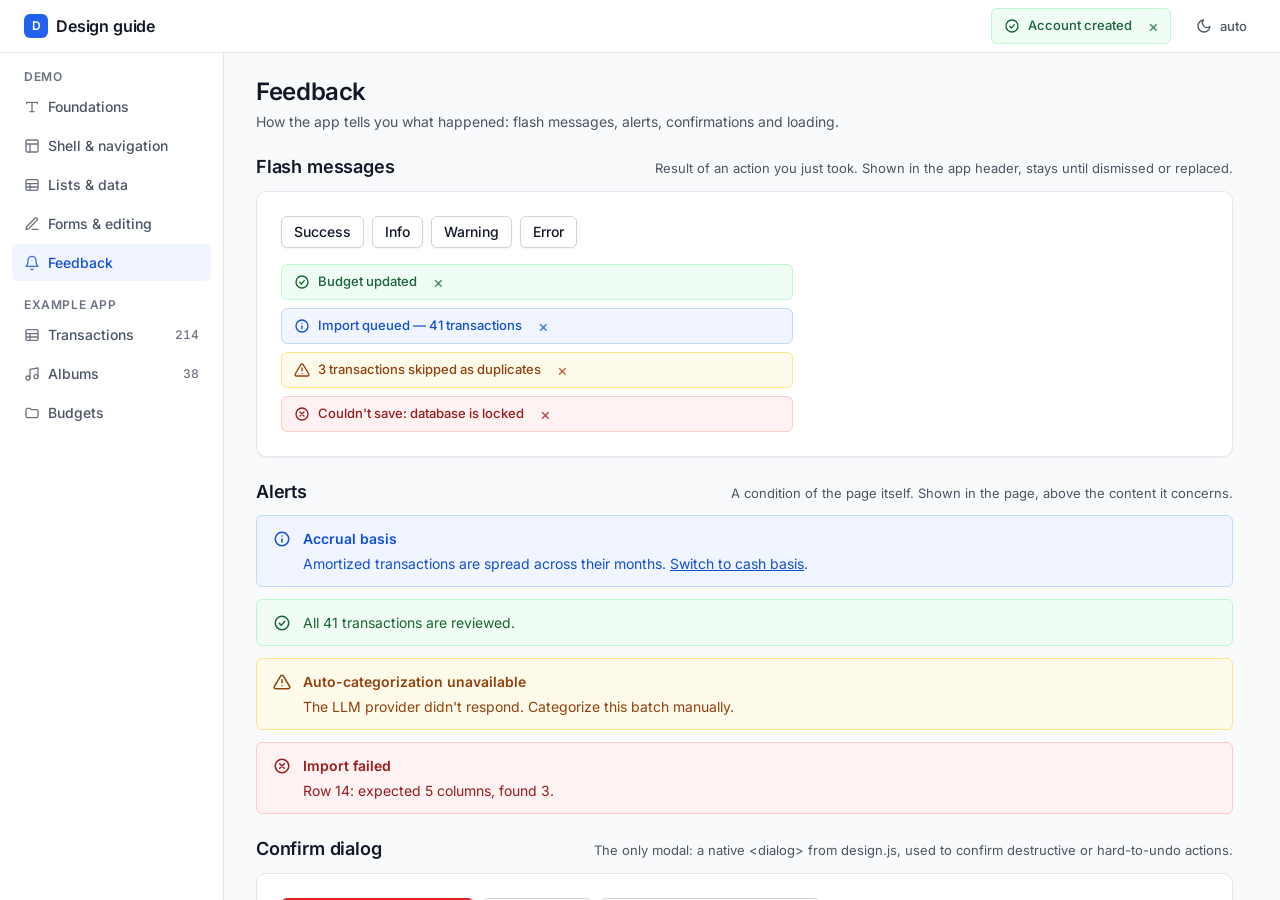
==== design_guide/demo/feedback.html @ 170a4c50 "Add design_guide: shared CSS design system for personal web apps Plain-CSS design system with no bui" ====
<!DOCTYPE html>
<html lang="en">
<head>
  <meta charset="UTF-8">
  <meta name="viewport" content="width=device-width, initial-scale=1.0">
  <title>Feedback · Design guide</title>
  <link rel="stylesheet" href="../design.css">
  <script src="../design.js" defer></script>
  <script src="demo.js"></script>
</head>
<body class="app">

  <header class="app-header">
    <a class="brand" href="index.html"><span class="brand-mark">D</span>Design guide</a>
    <div id="flash" class="flash-region" role="status" aria-live="polite"><div class="flash success"><svg viewBox="0 0 24 24" fill="none" stroke="currentColor" stroke-width="2" stroke-linecap="round" stroke-linejoin="round" aria-hidden="true"><circle cx="12" cy="12" r="9"/><path d="M8.5 12.5l2.5 2.5 4.5-5"/></svg><span>Account created</span><button type="button" class="dismiss" data-dismiss aria-label="Dismiss">×</button></div></div>
    <button type="button" class="ghost small" data-demo-theme title="Cycle theme: auto / light / dark"><svg viewBox="0 0 24 24" fill="none" stroke="currentColor" stroke-width="2" stroke-linecap="round" stroke-linejoin="round" aria-hidden="true"><path d="M21 12.8A9 9 0 1111.2 3a7 7 0 009.8 9.8z"/></svg><span class="label">auto</span></button>
  </header>

  <nav class="sidenav" aria-label="Main">
    <h2>Demo</h2>
    <ul>
        <li><a href="index.html"><svg viewBox="0 0 24 24" fill="none" stroke="currentColor" stroke-width="2" stroke-linecap="round" stroke-linejoin="round" aria-hidden="true"><path d="M4 7V5h16v2M9 19h6M12 5v14"/></svg>Foundations</a></li>
        <li><a href="shell.html"><svg viewBox="0 0 24 24" fill="none" stroke="currentColor" stroke-width="2" stroke-linecap="round" stroke-linejoin="round" aria-hidden="true"><rect x="3" y="3" width="18" height="18" rx="2"/><path d="M3 9h18M9 9v12"/></svg>Shell & navigation</a></li>
        <li><a href="lists.html"><svg viewBox="0 0 24 24" fill="none" stroke="currentColor" stroke-width="2" stroke-linecap="round" stroke-linejoin="round" aria-hidden="true"><rect x="3" y="4" width="18" height="16" rx="2"/><path d="M3 10h18M3 15h18M9 10v10"/></svg>Lists & data</a></li>
        <li><a href="forms.html"><svg viewBox="0 0 24 24" fill="none" stroke="currentColor" stroke-width="2" stroke-linecap="round" stroke-linejoin="round" aria-hidden="true"><path d="M12 20h9"/><path d="M16.5 3.5a2.1 2.1 0 013 3L7 19l-4 1 1-4z"/></svg>Forms & editing</a></li>
        <li><a href="feedback.html" aria-current="page"><svg viewBox="0 0 24 24" fill="none" stroke="currentColor" stroke-width="2" stroke-linecap="round" stroke-linejoin="round" aria-hidden="true"><path d="M6 8a6 6 0 0112 0c0 7 3 9 3 9H3s3-2 3-9"/><path d="M10.3 21a1.94 1.94 0 003.4 0"/></svg>Feedback</a></li>
    </ul>
    <h2>Example app</h2>
    <ul>
      <li><a href="lists.html#table-view"><svg viewBox="0 0 24 24" fill="none" stroke="currentColor" stroke-width="2" stroke-linecap="round" stroke-linejoin="round" aria-hidden="true"><rect x="3" y="4" width="18" height="16" rx="2"/><path d="M3 10h18M3 15h18M9 10v10"/></svg>Transactions <span class="count">214</span></a></li>
      <li><a href="lists.html#tile-view"><svg viewBox="0 0 24 24" fill="none" stroke="currentColor" stroke-width="2" stroke-linecap="round" stroke-linejoin="round" aria-hidden="true"><path d="M9 18V5l12-2v13"/><circle cx="6" cy="18" r="3"/><circle cx="18" cy="16" r="3"/></svg>Albums <span class="count">38</span></a></li>
      <li><a href="forms.html#inline-form"><svg viewBox="0 0 24 24" fill="none" stroke="currentColor" stroke-width="2" stroke-linecap="round" stroke-linejoin="round" aria-hidden="true"><path d="M3 7a2 2 0 012-2h4l2 2h8a2 2 0 012 2v8a2 2 0 01-2 2H5a2 2 0 01-2-2z"/></svg>Budgets</a></li>
    </ul>
  </nav>

  <main>
    <div class="page">
      <header class="page-header">
        <div class="title-row">
          <div>
            <h1>Feedback</h1>
            <p class="subtitle">How the app tells you what happened: flash messages, alerts, confirmations and loading.</p>
          </div>
        </div>
      </header>

      <section class="section">
        <header><h2>Flash messages</h2><span class="small muted">Result of an action you just took. Shown in the app header, stays until dismissed or replaced.</span></header>
        <div class="card card-body stack">
          <div class="cluster">
            <button data-demo-flash="success|Budget updated">Success</button>
            <button data-demo-flash="info|Import queued — 41 transactions">Info</button>
            <button data-demo-flash="warning|3 transactions skipped as duplicates">Warning</button>
            <button data-demo-flash="danger|Couldn't save: database is locked">Error</button>
          </div>
          <div class="stack gap-2">
            <div class="flash success"><svg viewBox="0 0 24 24" fill="none" stroke="currentColor" stroke-width="2" stroke-linecap="round" stroke-linejoin="round" aria-hidden="true"><circle cx="12" cy="12" r="9"/><path d="M8.5 12.5l2.5 2.5 4.5-5"/></svg><span>Budget updated</span><button type="button" class="dismiss" data-dismiss aria-label="Dismiss">×</button></div>
            <div class="flash"><svg viewBox="0 0 24 24" fill="none" stroke="currentColor" stroke-width="2" stroke-linecap="round" stroke-linejoin="round" aria-hidden="true"><circle cx="12" cy="12" r="9"/><path d="M12 16v-4M12 8h.01"/></svg><span>Import queued — 41 transactions</span><button type="button" class="dismiss" data-dismiss aria-label="Dismiss">×</button></div>
            <div class="flash warning"><svg viewBox="0 0 24 24" fill="none" stroke="currentColor" stroke-width="2" stroke-linecap="round" stroke-linejoin="round" aria-hidden="true"><path d="M10.3 3.9L1.8 18a2 2 0 001.7 3h17a2 2 0 001.7-3L13.7 3.9a2 2 0 00-3.4 0z"/><path d="M12 9v4M12 17h.01"/></svg><span>3 transactions skipped as duplicates</span><button type="button" class="dismiss" data-dismiss aria-label="Dismiss">×</button></div>
            <div class="flash danger"><svg viewBox="0 0 24 24" fill="none" stroke="currentColor" stroke-width="2" stroke-linecap="round" stroke-linejoin="round" aria-hidden="true"><circle cx="12" cy="12" r="9"/><path d="M15 9l-6 6M9 9l6 6"/></svg><span>Couldn't save: database is locked</span><button type="button" class="dismiss" data-dismiss aria-label="Dismiss">×</button></div>
          </div>
        </div>
      </section>

      <section class="section">
        <header><h2>Alerts</h2><span class="small muted">A condition of the page itself. Shown in the page, above the content it concerns.</span></header>
        <div class="alert"><svg viewBox="0 0 24 24" fill="none" stroke="currentColor" stroke-width="2" stroke-linecap="round" stroke-linejoin="round" aria-hidden="true"><circle cx="12" cy="12" r="9"/><path d="M12 16v-4M12 8h.01"/></svg><div><strong>Accrual basis</strong><span>Amortized transactions are spread across their months. <a href="#">Switch to cash basis</a>.</span></div></div>
        <div class="alert success"><svg viewBox="0 0 24 24" fill="none" stroke="currentColor" stroke-width="2" stroke-linecap="round" stroke-linejoin="round" aria-hidden="true"><circle cx="12" cy="12" r="9"/><path d="M8.5 12.5l2.5 2.5 4.5-5"/></svg><div>All 41 transactions are reviewed.</div></div>
        <div class="alert warning"><svg viewBox="0 0 24 24" fill="none" stroke="currentColor" stroke-width="2" stroke-linecap="round" stroke-linejoin="round" aria-hidden="true"><path d="M10.3 3.9L1.8 18a2 2 0 001.7 3h17a2 2 0 001.7-3L13.7 3.9a2 2 0 00-3.4 0z"/><path d="M12 9v4M12 17h.01"/></svg><div><strong>Auto-categorization unavailable</strong><span>The LLM provider didn't respond. Categorize this batch manually.</span></div></div>
        <div class="alert danger"><svg viewBox="0 0 24 24" fill="none" stroke="currentColor" stroke-width="2" stroke-linecap="round" stroke-linejoin="round" aria-hidden="true"><circle cx="12" cy="12" r="9"/><path d="M15 9l-6 6M9 9l6 6"/></svg><div><strong>Import failed</strong><span>Row 14: expected 5 columns, found 3.</span></div></div>
      </section>

      <section class="section">
        <header><h2>Confirm dialog</h2><span class="small muted">The only modal: a native &lt;dialog&gt; from design.js, used to confirm destructive or hard-to-undo actions.</span></header>
        <div class="card card-body cluster">
          <button class="danger" data-confirm="The Groceries budget will be removed. Transactions are not affected." data-confirm-title="Delete budget?" data-confirm-label="Delete" data-demo-flash="success|Budget deleted"><svg viewBox="0 0 24 24" fill="none" stroke="currentColor" stroke-width="2" stroke-linecap="round" stroke-linejoin="round" aria-hidden="true"><path d="M3 6h18M8 6V4h8v2M6 6l1 14h10l1-14"/></svg>Delete (data-confirm)</button>
          <button data-confirm="Unsaved changes on this page will be lost." data-confirm-title="Leave page?" data-confirm-label="Leave" data-confirm-tone="primary" data-demo-flash="info|Left the page">Primary tone</button>
          <button data-demo-confirm-js>From script: design.confirm()</button>
        </div>
        <pre><code>&lt;!-- htmx: unchanged templates, design.js swaps in the dialog --&gt;
&lt;button hx-delete="/ui/budgets/3" hx-target="closest tr" hx-swap="outerHTML"
        hx-confirm="The Groceries budget will be removed."
        data-confirm-title="Delete budget?" data-confirm-label="Delete"&gt;Delete&lt;/button&gt;</code></pre>
      </section>

      <section class="section">
        <header><h2>Loading</h2><span class="small muted">htmx adds <code>.htmx-request</code> to the element making a request; buttons show a spinner.</span></header>
        <div class="card card-body cluster gap-4">
          <button class="primary" data-demo-busy>Save (click me)</button>
          <button data-demo-busy>Refresh (click me)</button>
          <span class="cluster gap-2 small muted"><span class="spinner"></span>Loading transactions…</span>
        </div>
      </section>

    </div>
  </main>

</body>
</html>
---- design_guide/design.css ----
/*
 * design.css — shared stylesheet for personal web apps
 * version: 0.1.0
 *
 * No build step. Copy this file, design.js (optional) and fonts/ into an
 * app's static folder, keeping fonts/ next to this file.
 * See GUIDE.md for how and when to use each part.
 *
 * Layers, lowest to highest priority:
 *   reset → tokens → base → layout → components → utilities
 * App-specific CSS should go in its own file, loaded after this one,
 * inside `@layer app { … }` or unlayered (unlayered rules win).
 */

@layer reset, tokens, base, layout, components, utilities;

/* ------------------------------------------------------------------ */
/* Fonts (self-hosted, SIL Open Font License — see fonts/LICENSE-*)    */
/* ------------------------------------------------------------------ */

@font-face {
  font-family: "Inter";
  font-style: normal;
  font-display: swap;
  font-weight: 100 900;
  src: url("fonts/inter-latin-wght-normal.woff2") format("woff2-variations");
  unicode-range: U+0000-00FF, U+0131, U+0152-0153, U+02BB-02BC, U+02C6, U+02DA, U+02DC, U+0304, U+0308, U+0329, U+2000-206F, U+20AC, U+2122, U+2191, U+2193, U+2212, U+2215, U+FEFF, U+FFFD;
}
@font-face {
  font-family: "Inter";
  font-style: normal;
  font-display: swap;
  font-weight: 100 900;
  src: url("fonts/inter-latin-ext-wght-normal.woff2") format("woff2-variations");
  unicode-range: U+0100-02BA, U+02BD-02C5, U+02C7-02CC, U+02CE-02D7, U+02DD-02FF, U+0304, U+0308, U+0329, U+1D00-1DBF, U+1E00-1E9F, U+1EF2-1EFF, U+2020, U+20A0-20AB, U+20AD-20C0, U+2113, U+2C60-2C7F, U+A720-A7FF;
}
@font-face {
  font-family: "Inter";
  font-style: italic;
  font-display: swap;
  font-weight: 100 900;
  src: url("fonts/inter-latin-wght-italic.woff2") format("woff2-variations");
  unicode-range: U+0000-00FF, U+0131, U+0152-0153, U+02BB-02BC, U+02C6, U+02DA, U+02DC, U+0304, U+0308, U+0329, U+2000-206F, U+20AC, U+2122, U+2191, U+2193, U+2212, U+2215, U+FEFF, U+FFFD;
}
@font-face {
  font-family: "Inter";
  font-style: italic;
  font-display: swap;
  font-weight: 100 900;
  src: url("fonts/inter-latin-ext-wght-italic.woff2") format("woff2-variations");
  unicode-range: U+0100-02BA, U+02BD-02C5, U+02C7-02CC, U+02CE-02D7, U+02DD-02FF, U+0304, U+0308, U+0329, U+1D00-1DBF, U+1E00-1E9F, U+1EF2-1EFF, U+2020, U+20A0-20AB, U+20AD-20C0, U+2113, U+2C60-2C7F, U+A720-A7FF;
}
@font-face {
  font-family: "JetBrains Mono";
  font-style: normal;
  font-display: swap;
  font-weight: 100 800;
  src: url("fonts/jetbrains-mono-latin-wght-normal.woff2") format("woff2-variations");
  unicode-range: U+0000-00FF, U+0131, U+0152-0153, U+02BB-02BC, U+02C6, U+02DA, U+02DC, U+0304, U+0308, U+0329, U+2000-206F, U+20AC, U+2122, U+2191, U+2193, U+2212, U+2215, U+FEFF, U+FFFD;
}
@font-face {
  font-family: "JetBrains Mono";
  font-style: normal;
  font-display: swap;
  font-weight: 100 800;
  src: url("fonts/jetbrains-mono-latin-ext-wght-normal.woff2") format("woff2-variations");
  unicode-range: U+0100-02BA, U+02BD-02C5, U+02C7-02CC, U+02CE-02D7, U+02DD-02FF, U+0304, U+0308, U+0329, U+1D00-1DBF, U+1E00-1E9F, U+1EF2-1EFF, U+2020, U+20A0-20AB, U+20AD-20C0, U+2113, U+2C60-2C7F, U+A720-A7FF;
}

/* ------------------------------------------------------------------ */
/* Reset                                                               */
/* ------------------------------------------------------------------ */

@layer reset {
  *, *::before, *::after { box-sizing: border-box; }
  * { margin: 0; }
  html { -webkit-text-size-adjust: none; text-size-adjust: none; }
  body { min-height: 100dvh; -webkit-font-smoothing: antialiased; }
  img, picture, video, canvas, svg { display: block; max-width: 100%; }
  input, button, textarea, select { font: inherit; color: inherit; }
  p, h1, h2, h3, h4, h5, h6 { overflow-wrap: break-word; }
  h1, h2, h3, h4, h5, h6 { text-wrap: balance; }
  ul[role="list"], ol[role="list"] { list-style: none; padding: 0; }
  table { border-collapse: collapse; }
  fieldset { border: 0; padding: 0; min-width: 0; }
  [hidden] { display: none !important; }
}

/* ------------------------------------------------------------------ */
/* Tokens — the only values templates and components may use           */
/* ------------------------------------------------------------------ */

@layer tokens {
  :root {
    color-scheme: light dark;

    /* Neutral palette (Tailwind gray) */
    --gray-50: #f9fafb;
    --gray-100: #f3f4f6;
    --gray-200: #e5e7eb;
    --gray-300: #d1d5db;
    --gray-400: #9ca3af;
    --gray-500: #6b7280;
    --gray-600: #4b5563;
    --gray-700: #374151;
    --gray-800: #1f2937;
    --gray-850: #18202f;
    --gray-900: #111827;
    --gray-950: #030712;

    /* Accent: one hue, overridable per app (e.g. :root { --accent-hue: 160; }) */
    --accent-hue: 263;

    /* Semantic colors */
    --color-bg: light-dark(var(--gray-50), var(--gray-950));
    --color-surface: light-dark(#fff, var(--gray-900));
    --color-surface-raised: light-dark(#fff, var(--gray-850));
    --color-surface-sunken: light-dark(var(--gray-100), var(--gray-850));
    --color-hover: light-dark(var(--gray-100), var(--gray-800));
    --color-border: light-dark(var(--gray-200), var(--gray-800));
    --color-border-strong: light-dark(var(--gray-300), var(--gray-700));
    --color-text: light-dark(var(--gray-900), var(--gray-100));
    --color-text-muted: light-dark(var(--gray-600), var(--gray-400));
    --color-text-subtle: light-dark(var(--gray-500), var(--gray-500));

    --color-accent: light-dark(oklch(54.6% 0.22 var(--accent-hue)), oklch(62% 0.19 var(--accent-hue)));
    --color-accent-hover: light-dark(oklch(48.8% 0.22 var(--accent-hue)), oklch(68% 0.17 var(--accent-hue)));
    --color-on-accent: #fff;
    --color-accent-soft: light-dark(oklch(97% 0.014 var(--accent-hue)), oklch(28% 0.07 var(--accent-hue)));
    --color-accent-soft-text: light-dark(oklch(48.8% 0.22 var(--accent-hue)), oklch(82% 0.1 var(--accent-hue)));
    --color-link: light-dark(oklch(54.6% 0.22 var(--accent-hue)), oklch(72% 0.15 var(--accent-hue)));

    /* Status colors: solid (buttons), soft bg / text / border (alerts, badges, flash) */
    --color-success: light-dark(#16a34a, #22c55e);
    --color-success-bg: light-dark(#f0fdf4, #052e16);
    --color-success-text: light-dark(#166534, #86efac);
    --color-success-border: light-dark(#bbf7d0, #14532d);

    --color-warning: light-dark(#d97706, #f59e0b);
    --color-warning-bg: light-dark(#fffbeb, #451a03);
    --color-warning-text: light-dark(#92400e, #fcd34d);
    --color-warning-border: light-dark(#fde68a, #78350f);

    --color-danger: light-dark(#dc2626, #ef4444);
    --color-danger-hover: light-dark(#b91c1c, #f87171);
    --color-danger-bg: light-dark(#fef2f2, #450a0a);
    --color-danger-text: light-dark(#991b1b, #fca5a5);
    --color-danger-border: light-dark(#fecaca, #7f1d1d);

    --color-info-bg: var(--color-accent-soft);
    --color-info-text: var(--color-accent-soft-text);
    --color-info-border: light-dark(oklch(88% 0.06 var(--accent-hue)), oklch(38% 0.1 var(--accent-hue)));

    /* Typography */
    --font-sans: "Inter", system-ui, -apple-system, "Segoe UI", Roboto, sans-serif;
    --font-mono: "JetBrains Mono", ui-monospace, "SF Mono", Menlo, Consolas, monospace;

    --text-xs: 0.75rem;    /* 12px — badges, table headers, captions */
    --text-sm: 0.8125rem;  /* 13px — metadata, hints, secondary text */
    --text-base: 0.875rem; /* 14px — body / UI default */
    --text-md: 1rem;       /* 16px — h3, emphasised values */
    --text-lg: 1.125rem;   /* 18px — h2, section titles */
    --text-xl: 1.5rem;     /* 24px — h1, page titles */
    --text-2xl: 1.875rem;  /* 30px — big stat values */

    --leading-tight: 1.25;
    --leading-normal: 1.5;

    --weight-normal: 400;
    --weight-medium: 500;
    --weight-semibold: 600;

    /* Spacing (4px base) */
    --space-1: 0.25rem;  /* 4  */
    --space-2: 0.5rem;   /* 8  */
    --space-3: 0.75rem;  /* 12 */
    --space-4: 1rem;     /* 16 */
    --space-5: 1.5rem;   /* 24 */
    --space-6: 2rem;     /* 32 */
    --space-7: 3rem;     /* 48 */
    --space-8: 4rem;     /* 64 */

    /* Shape & depth */
    --radius-sm: 4px;
    --radius: 6px;
    --radius-lg: 10px;
    --radius-full: 999px;
    --border: 1px solid var(--color-border);
    --shadow-sm: 0 1px 2px rgb(0 0 0 / 0.06);
    --shadow: 0 1px 3px rgb(0 0 0 / 0.1), 0 1px 2px rgb(0 0 0 / 0.06);
    --shadow-lg: 0 10px 25px -5px rgb(0 0 0 / 0.2), 0 8px 10px -6px rgb(0 0 0 / 0.1);

    /* Layout sizes */
    --sidebar-width: 14rem;
    --content-max: 72rem;   /* main content column */
    --form-max: 32rem;      /* form pages */
    --control-height: 2rem; /* buttons, inputs */
    --control-height-sm: 1.625rem;

    /* Motion */
    --duration: 150ms;
  }

  :root[data-theme="light"] { color-scheme: light; }
  :root[data-theme="dark"] { color-scheme: dark; }
}

/* ------------------------------------------------------------------ */
/* Base — plain HTML elements look right with no classes               */
/* ------------------------------------------------------------------ */

@layer base {
  body {
    font-family: var(--font-sans);
    font-size: var(--text-base);
    line-height: var(--leading-normal);
    color: var(--color-text);
    background: var(--color-bg);
    font-feature-settings: "cv11", "ss01"; /* Inter: single-storey a, open digits */
  }

  h1, h2, h3, h4 { line-height: var(--leading-tight); font-weight: var(--weight-semibold); }
  h1 { font-size: var(--text-xl); letter-spacing: -0.015em; }
  h2 { font-size: var(--text-lg); letter-spacing: -0.01em; }
  h3 { font-size: var(--text-md); }
  h4 { font-size: var(--text-base); }

  small { font-size: var(--text-sm); }
  strong, b { font-weight: var(--weight-semibold); }
  hr { border: 0; border-top: var(--border); }

  a { color: var(--color-link); text-decoration: none; }
  a:hover { text-decoration: underline; text-underline-offset: 2px; }

  /* htmx links often have no href — still make them look clickable */
  [hx-get], [hx-post], [hx-put], [hx-patch], [hx-delete], [data-confirm] { cursor: pointer; }

  code, kbd, samp, pre { font-family: var(--font-mono); font-size: 0.92em; }
  code {
    padding: 0.1em 0.35em;
    border-radius: var(--radius-sm);
    background: var(--color-surface-sunken);
  }
  pre {
    padding: var(--space-3) var(--space-4);
    border: var(--border);
    border-radius: var(--radius);
    background: var(--color-surface-sunken);
    overflow-x: auto;
  }
  pre code { padding: 0; background: none; }
  kbd {
    padding: 0.05em 0.4em;
    border: 1px solid var(--color-border-strong);
    border-bottom-width: 2px;
    border-radius: var(--radius-sm);
    font-size: var(--text-xs);
  }

  :focus-visible {
    outline: 2px solid var(--color-accent);
    outline-offset: 2px;
  }

  ::selection { background: var(--color-accent-soft); }

  /* Tables */
  table {
    width: 100%;
    font-size: var(--text-base);
    font-variant-numeric: tabular-nums;
  }
  th, td {
    padding: var(--space-2) var(--space-4);
    text-align: left;
    vertical-align: middle;
    border-bottom: 1px solid var(--color-border);
  }
  th {
    font-size: var(--text-xs);
    font-weight: var(--weight-semibold);
    text-transform: uppercase;
    letter-spacing: 0.04em;
    color: var(--color-text-muted);
    white-space: nowrap;
  }
  thead th { background: var(--color-surface-sunken); }
  tbody tr:last-child > * { border-bottom: 0; }
  tfoot td, tfoot th { border-top: 1px solid var(--color-border-strong); border-bottom: 0; font-weight: var(--weight-semibold); }
  caption { caption-side: bottom; padding: var(--space-2); font-size: var(--text-sm); color: var(--color-text-muted); }

  /* Form controls */
  label { font-weight: var(--weight-medium); }

  input:where(:not([type="checkbox"], [type="radio"], [type="range"], [type="file"], [type="color"], [type="submit"], [type="button"], [type="reset"])),
  select,
  textarea {
    display: block;
    width: 100%;
    min-height: var(--control-height);
    padding: var(--space-1) var(--space-3);
    border: 1px solid var(--color-border-strong);
    border-radius: var(--radius);
    background: var(--color-surface);
    font-size: var(--text-base);
    transition: border-color var(--duration), box-shadow var(--duration);
  }
  textarea { min-height: 5rem; resize: vertical; padding-block: var(--space-2); }
  select {
    appearance: none;
    padding-right: var(--space-6);
    background-image: url("data:image/svg+xml,%3Csvg xmlns='http://www.w3.org/2000/svg' viewBox='0 0 16 16' fill='none' stroke='%236b7280' stroke-width='1.5'%3E%3Cpath d='M4 6l4 4 4-4'/%3E%3C/svg%3E");
    background-repeat: no-repeat;
    background-position: right var(--space-2) center;
    background-size: 1rem;
  }
  select[multiple] { background-image: none; padding-right: var(--space-3); }

  input:focus-visible, select:focus-visible, textarea:focus-visible {
    outline: none;
    border-color: var(--color-accent);
    box-shadow: 0 0 0 3px color-mix(in oklch, var(--color-accent) 25%, transparent);
  }
  ::placeholder { color: var(--color-text-subtle); opacity: 1; }

  [aria-invalid="true"] { border-color: var(--color-danger) !important; }
  [aria-invalid="true"]:focus-visible {
    box-shadow: 0 0 0 3px color-mix(in oklch, var(--color-danger) 25%, transparent) !important;
  }

  :disabled { opacity: 0.55; cursor: not-allowed; }

  input[type="checkbox"], input[type="radio"] {
    width: 1rem;
    height: 1rem;
    accent-color: var(--color-accent);
    vertical-align: -0.15em;
  }
  input[type="range"] { accent-color: var(--color-accent); width: 100%; }

  input[type="file"] { font-size: var(--text-sm); color: var(--color-text-muted); }
  input[type="file"]::file-selector-button {
    margin-right: var(--space-3);
    padding: var(--space-1) var(--space-3);
    min-height: var(--control-height);
    border: 1px solid var(--color-border-strong);
    border-radius: var(--radius);
    background: var(--color-surface);
    color: var(--color-text);
    font-weight: var(--weight-medium);
    cursor: pointer;
  }
  input[type="file"]::file-selector-button:hover { background: var(--color-hover); }

  fieldset { display: grid; gap: var(--space-3); }
  legend { font-weight: var(--weight-semibold); margin-bottom: var(--space-2); }

  progress {
    appearance: none;
    width: 100%;
    height: 0.5rem;
    border: 0;
    border-radius: var(--radius-full);
    background: var(--color-surface-sunken);
    overflow: hidden;
  }
  progress::-webkit-progress-bar { background: var(--color-surface-sunken); }
  progress::-webkit-progress-value { background: var(--color-accent); border-radius: var(--radius-full); }
  progress::-moz-progress-bar { background: var(--color-accent); border-radius: var(--radius-full); }

  /* Buttons: the bare element is the secondary button */
  button,
  input:is([type="submit"], [type="button"], [type="reset"]),
  .button {
    display: inline-flex;
    align-items: center;
    justify-content: center;
    gap: var(--space-2);
    min-height: var(--control-height);
    padding: 0 var(--space-3);
    border: 1px solid var(--color-border-strong);
    border-radius: var(--radius);
    background: var(--color-surface);
    color: var(--color-text);
    font-size: var(--text-base);
    font-weight: var(--weight-medium);
    line-height: 1;
    white-space: nowrap;
    text-decoration: none;
    cursor: pointer;
    box-shadow: var(--shadow-sm);
    transition: background-color var(--duration), border-color var(--duration), color var(--duration);
  }
  :is(button, .button):hover:not(:disabled) { background: var(--color-hover); text-decoration: none; }
  :is(button, .button) svg { width: 1rem; height: 1rem; flex: none; }

  details > summary { cursor: pointer; font-weight: var(--weight-medium); }
  details > summary::marker { color: var(--color-text-subtle); }
  details[open] > summary { margin-bottom: var(--space-2); }

  mark { background: var(--color-warning-bg); color: var(--color-warning-text); padding: 0 0.15em; border-radius: 2px; }
}

/* ------------------------------------------------------------------ */
/* Layout — app shell and composable layout primitives                 */
/* ------------------------------------------------------------------ */

@layer layout {
  /* App shell: <body class="app"> <header class="app-header"> <nav class="sidenav"> <main> */
  .app {
    height: 100dvh;
    display: grid;
    grid-template-columns: var(--sidebar-width) minmax(0, 1fr);
    grid-template-rows: auto minmax(0, 1fr);
    grid-template-areas: "header header" "nav main";
  }
  .app > .app-header { grid-area: header; }
  .app > .sidenav { grid-area: nav; overflow-y: auto; }
  .app > main {
    grid-area: main;
    overflow: auto;
    scrollbar-gutter: stable;
  }

  /* Page container inside <main> */
  .page {
    max-width: var(--content-max);
    padding: var(--space-5) var(--space-6) var(--space-7);
    display: flex;
    flex-direction: column;
    gap: var(--space-5);
  }
  .page.wide { max-width: none; }
  .page.narrow { max-width: calc(var(--form-max) + 2 * var(--space-6)); }

  @media (max-width: 48rem) {
    .app {
      grid-template-columns: minmax(0, 1fr);
      grid-template-rows: auto auto minmax(0, 1fr);
      grid-template-areas: "header" "nav" "main";
    }
    .page { padding: var(--space-4) var(--space-4) var(--space-6); }
  }

  /* Vertical rhythm: children separated by --gap */
  .stack { display: flex; flex-direction: column; gap: var(--gap, var(--space-4)); }

  /* Horizontal group that wraps: buttons, filters, metadata */
  .cluster { display: flex; flex-wrap: wrap; align-items: center; gap: var(--gap, var(--space-2)); }

  /* Two ends of a row: title left, actions right */
  .split { display: flex; flex-wrap: wrap; align-items: center; justify-content: space-between; gap: var(--gap, var(--space-3)); }

  /* Responsive equal columns */
  .grid {
    display: grid;
    gap: var(--gap, var(--space-4));
    grid-template-columns: repeat(auto-fill, minmax(min(var(--min, 16rem), 100%), 1fr));
  }

  /* Main column + side column that wraps under on narrow screens */
  .with-aside { display: flex; flex-wrap: wrap; gap: var(--gap, var(--space-5)); align-items: flex-start; }
  .with-aside > :first-child { flex: 999 1 30rem; min-width: 0; }
  .with-aside > :last-child { flex: 1 1 16rem; }
}

/* ------------------------------------------------------------------ */
/* Components                                                          */
/* ------------------------------------------------------------------ */

@layer components {

  /* ---------- App header ---------- */
  .app-header {
    display: flex;
    align-items: center;
    gap: var(--space-4);
    min-height: 3.25rem;
    padding: var(--space-2) var(--space-5);
    background: var(--color-surface);
    border-bottom: var(--border);
  }
  .brand {
    display: flex;
    align-items: center;
    gap: var(--space-2);
    font-size: var(--text-md);
    font-weight: var(--weight-semibold);
    letter-spacing: -0.01em;
    color: var(--color-text);
    text-decoration: none !important;
    margin-right: auto;
  }
  .brand-mark {
    width: 1.5rem;
    height: 1.5rem;
    border-radius: var(--radius);
    background: var(--color-accent);
    color: var(--color-on-accent);
    display: grid;
    place-items: center;
    font-size: var(--text-xs);
    font-weight: var(--weight-semibold);
  }

  /* ---------- Sidebar navigation ---------- */
  .sidenav {
    background: var(--color-surface);
    border-right: var(--border);
    padding: var(--space-4) var(--space-3);
  }
  .sidenav ul { list-style: none; padding: 0; display: flex; flex-direction: column; gap: 2px; }
  .sidenav h2 {
    margin: var(--space-4) var(--space-3) var(--space-1);
    font-size: var(--text-xs);
    font-weight: var(--weight-semibold);
    text-transform: uppercase;
    letter-spacing: 0.05em;
    color: var(--color-text-subtle);
  }
  .sidenav h2:first-child { margin-top: 0; }
  .sidenav a {
    display: flex;
    align-items: center;
    gap: var(--space-2);
    padding: var(--space-2) var(--space-3);
    border-radius: var(--radius);
    color: var(--color-text-muted);
    font-weight: var(--weight-medium);
    text-decoration: none;
  }
  .sidenav a svg { width: 1rem; height: 1rem; flex: none; opacity: 0.8; }
  .sidenav a:hover { background: var(--color-hover); color: var(--color-text); }
  .sidenav a[aria-current="page"] { background: var(--color-accent-soft); color: var(--color-accent-soft-text); }
  .sidenav a .count { margin-left: auto; font-size: var(--text-xs); color: var(--color-text-subtle); font-variant-numeric: tabular-nums; }

  @media (max-width: 48rem) {
    .sidenav { border-right: 0; border-bottom: var(--border); padding: var(--space-2) var(--space-3); overflow-x: auto; }
    .sidenav h2 { display: none; }
    .sidenav ul { flex-direction: row; }
    .sidenav a { white-space: nowrap; }
  }

  /* ---------- Page header: breadcrumbs, title row, toolbar ---------- */
  .page-header { display: flex; flex-direction: column; gap: var(--space-3); }
  .title-row { display: flex; flex-wrap: wrap; align-items: center; justify-content: space-between; gap: var(--space-3); }
  .title-row > :first-child { min-width: 0; }
  .subtitle { color: var(--color-text-muted); margin-top: var(--space-1); }
  .actions { display: flex; flex-wrap: wrap; align-items: center; gap: var(--space-2); }

  .breadcrumbs ol { list-style: none; padding: 0; display: flex; flex-wrap: wrap; align-items: center; gap: var(--space-1); font-size: var(--text-sm); }
  .breadcrumbs li { display: flex; align-items: center; gap: var(--space-1); color: var(--color-text-muted); }
  .breadcrumbs li + li::before { content: "›"; color: var(--color-text-subtle); padding-inline: var(--space-1); }
  .breadcrumbs a { color: var(--color-text-muted); }
  .breadcrumbs a:hover { color: var(--color-text); }
  .breadcrumbs [aria-current="page"] { color: var(--color-text); font-weight: var(--weight-medium); }

  .toolbar {
    display: flex;
    flex-wrap: wrap;
    align-items: center;
    gap: var(--space-2) var(--space-3);
  }
  .toolbar .spacer { flex: 1; }
  .toolbar :is(input, select) { width: auto; }
  .toolbar input[type="search"] { min-width: 14rem; }

  /* ---------- Pager: prev / current / next (time periods, pages, items) ---------- */
  .pager { display: inline-flex; align-items: center; gap: var(--space-1); }
  .pager .current {
    min-width: 7.5rem;
    padding: 0 var(--space-2);
    text-align: center;
    font-weight: var(--weight-semibold);
    font-variant-numeric: tabular-nums;
  }
  .pager :is(a, button)[aria-disabled="true"] { opacity: 0.45; pointer-events: none; }

  /* ---------- Segmented control: view switcher, small option sets ---------- */
  .segmented {
    display: inline-flex;
    padding: 2px;
    border: 1px solid var(--color-border-strong);
    border-radius: var(--radius);
    background: var(--color-surface-sunken);
  }
  .segmented > :is(a, button) {
    display: inline-flex;
    align-items: center;
    gap: var(--space-1);
    min-height: calc(var(--control-height) - 6px);
    padding: 0 var(--space-2);
    border: 0;
    border-radius: calc(var(--radius) - 2px);
    background: transparent;
    box-shadow: none;
    color: var(--color-text-muted);
    font-size: var(--text-sm);
    font-weight: var(--weight-medium);
    text-decoration: none;
  }
  .segmented > :is(a, button):hover { background: transparent; color: var(--color-text); }
  .segmented > :is([aria-current], [aria-pressed="true"]) {
    background: var(--color-surface-raised);
    color: var(--color-text);
    box-shadow: var(--shadow-sm);
  }
  .segmented svg { width: 1rem; height: 1rem; }

  /* ---------- Tabs (links, server-rendered) ---------- */
  .tabs { border-bottom: var(--border); }
  .tabs ul { list-style: none; padding: 0; display: flex; gap: var(--space-5); overflow-x: auto; }
  .tabs a {
    display: block;
    padding: var(--space-2) 0;
    margin-bottom: -1px;
    border-bottom: 2px solid transparent;
    color: var(--color-text-muted);
    font-weight: var(--weight-medium);
    white-space: nowrap;
    text-decoration: none;
  }
  .tabs a:hover { color: var(--color-text); border-bottom-color: var(--color-border-strong); }
  .tabs a[aria-current] { color: var(--color-accent-soft-text); border-bottom-color: var(--color-accent); }

  /* ---------- Footer bar: sequence navigation & page-level save ---------- */
  .footer-bar {
    display: flex;
    flex-wrap: wrap;
    align-items: center;
    justify-content: space-between;
    gap: var(--space-3);
    padding-top: var(--space-4);
    border-top: var(--border);
  }
  .footer-bar.sticky {
    position: sticky;
    bottom: 0;
    z-index: 5;
    padding: var(--space-3) var(--space-4);
    border: var(--border);
    border-radius: var(--radius-lg);
    background: color-mix(in oklch, var(--color-surface) 92%, transparent);
    backdrop-filter: blur(6px);
    box-shadow: var(--shadow-lg);
  }
  .footer-bar .info { color: var(--color-text-muted); font-size: var(--text-sm); }

  /* ---------- Buttons ---------- */
  :is(button, .button, input[type="submit"]).primary {
    background: var(--color-accent);
    border-color: var(--color-accent);
    color: var(--color-on-accent);
  }
  :is(button, .button, input[type="submit"]).primary:hover:not(:disabled) {
    background: var(--color-accent-hover);
    border-color: var(--color-accent-hover);
  }
  :is(button, .button).danger {
    background: var(--color-danger);
    border-color: var(--color-danger);
    color: #fff;
  }
  :is(button, .button).danger:hover:not(:disabled) {
    background: var(--color-danger-hover);
    border-color: var(--color-danger-hover);
  }
  :is(button, .button).ghost {
    background: transparent;
    border-color: transparent;
    box-shadow: none;
    color: var(--color-text-muted);
  }
  :is(button, .button).ghost:hover:not(:disabled) { background: var(--color-hover); color: var(--color-text); }
  :is(button, .button).ghost.danger-text { color: var(--color-danger); }
  :is(button, .button).ghost.danger-text:hover:not(:disabled) { background: var(--color-danger-bg); color: var(--color-danger-text); }

  /* Looks like a link, behaves like a button (htmx actions that read as text) */
  :is(button, .button).link {
    min-height: auto;
    padding: 0;
    border: 0;
    background: none;
    box-shadow: none;
    color: var(--color-link);
    font-weight: var(--weight-normal);
  }
  :is(button, .button).link:hover:not(:disabled) { background: none; text-decoration: underline; text-underline-offset: 2px; }

  :is(button, .button).small {
    min-height: var(--control-height-sm);
    padding: 0 var(--space-2);
    font-size: var(--text-sm);
  }
  :is(button, .button).icon {
    width: var(--control-height);
    padding: 0;
  }
  :is(button, .button).icon.small { width: var(--control-height-sm); }

  /* Loading state: htmx adds .htmx-request to the element making the request */
  :is(button, .button).htmx-request,
  :is(button, .button)[aria-busy="true"] {
    position: relative;
    color: transparent !important;
    pointer-events: none;
  }
  :is(button, .button).htmx-request::after,
  :is(button, .button)[aria-busy="true"]::after {
    content: "";
    position: absolute;
    width: 1rem;
    height: 1rem;
    border: 2px solid currentColor;
    border-color: var(--color-text-muted) transparent var(--color-text-muted) transparent;
    border-radius: 50%;
    animation: spin 0.7s linear infinite;
  }
  :is(button, .button).primary:is(.htmx-request, [aria-busy="true"])::after,
  :is(button, .button).danger:is(.htmx-request, [aria-busy="true"])::after {
    border-color: #fff transparent #fff transparent;
  }

  .spinner {
    display: inline-block;
    width: 1rem;
    height: 1rem;
    border: 2px solid var(--color-border-strong);
    border-top-color: var(--color-accent);
    border-radius: 50%;
    animation: spin 0.7s linear infinite;
    vertical-align: -0.2em;
  }
  @keyframes spin { to { transform: rotate(360deg); } }

  /* ---------- Card ---------- */
  .card {
    background: var(--color-surface);
    border: var(--border);
    border-radius: var(--radius-lg);
    box-shadow: var(--shadow-sm);
    overflow: hidden;
  }
  .card-body { padding: var(--space-5); }
  .card-header {
    display: flex;
    align-items: center;
    justify-content: space-between;
    gap: var(--space-3);
    padding: var(--space-3) var(--space-5);
    border-bottom: var(--border);
  }
  .card-header h2, .card-header h3 { font-size: var(--text-md); }
  .card-footer {
    display: flex;
    align-items: center;
    justify-content: flex-end;
    gap: var(--space-2);
    padding: var(--space-3) var(--space-5);
    border-top: var(--border);
    background: var(--color-surface-sunken);
  }
  .card > table { margin: 0; }
  .card.scroll-x { overflow-x: auto; }

  /* ---------- Section: titled group of content within a page ---------- */
  .section { display: flex; flex-direction: column; gap: var(--space-3); }
  .section > header { display: flex; flex-wrap: wrap; align-items: baseline; justify-content: space-between; gap: var(--space-2); }

  /* ---------- Table view ---------- */
  :is(th, td).num { text-align: right; font-variant-numeric: tabular-nums; white-space: nowrap; }
  :is(th, td).actions-cell { width: 1%; white-space: nowrap; text-align: right; }
  td.actions-cell > * { justify-content: flex-end; flex-wrap: nowrap; }
  td.primary-cell { font-weight: var(--weight-medium); }
  table.hover tbody tr:hover > td { background: var(--color-hover); }
  table.striped tbody tr:nth-child(even) > td { background: color-mix(in oklch, var(--color-surface-sunken) 55%, transparent); }
  table.compact :is(th, td) { padding: var(--space-1) var(--space-3); }
  tr[aria-selected="true"] > td { background: var(--color-accent-soft) !important; }
  tr.is-editing > td { background: var(--color-warning-bg); }
  td a.row-link { color: inherit; font-weight: var(--weight-medium); }
  td a.row-link:hover { color: var(--color-link); }

  /* Controls inside tables are compact */
  td :is(input:not([type="checkbox"], [type="radio"]), select) {
    min-height: var(--control-height-sm);
    padding-block: 0;
    font-size: var(--text-sm);
  }
  td :is(button, .button) { min-height: var(--control-height-sm); padding-inline: var(--space-2); font-size: var(--text-sm); }
  td :is(button, .button).icon { width: var(--control-height-sm); padding: 0; }

  /* ---------- List view: stacked rows, no columns ---------- */
  .item-list {
    list-style: none;
    padding: 0;
    background: var(--color-surface);
    border: var(--border);
    border-radius: var(--radius-lg);
    box-shadow: var(--shadow-sm);
    overflow: hidden;
  }
  .item-list > li + li { border-top: var(--border); }
  .item {
    display: flex;
    align-items: center;
    gap: var(--space-3);
    padding: var(--space-3) var(--space-4);
    color: inherit;
    text-decoration: none !important;
  }
  a.item:hover, .item-list.hover .item:hover { background: var(--color-hover); }
  .item-body { flex: 1; min-width: 0; }
  .item-title { font-weight: var(--weight-medium); overflow: hidden; text-overflow: ellipsis; white-space: nowrap; }
  .item-meta { font-size: var(--text-sm); color: var(--color-text-muted); overflow: hidden; text-overflow: ellipsis; white-space: nowrap; }
  .item-end { flex: none; display: flex; align-items: center; gap: var(--space-2); color: var(--color-text-muted); font-size: var(--text-sm); font-variant-numeric: tabular-nums; }

  /* ---------- Thumbnail (image, or placeholder with initials/icon) ---------- */
  .thumb {
    --size: 2.5rem;
    flex: none;
    width: var(--size);
    aspect-ratio: 1;
    border-radius: var(--radius);
    overflow: hidden;
    display: grid;
    place-items: center;
    background: var(--thumb-bg, var(--color-surface-sunken));
    color: var(--color-text-muted);
    font-size: calc(var(--size) * 0.36);
    font-weight: var(--weight-semibold);
  }
  .thumb > img { width: 100%; height: 100%; object-fit: cover; }
  .thumb > svg { width: 50%; height: 50%; }
  .thumb.round { border-radius: 50%; }
  .thumb.sm { --size: 2rem; }
  .thumb.lg { --size: 3.5rem; }
  /* Generated placeholder colour: style="--hue: 140" */
  .thumb[style*="--hue"] {
    --thumb-bg: linear-gradient(135deg,
      light-dark(oklch(88% 0.07 var(--hue)), oklch(40% 0.09 var(--hue))),
      light-dark(oklch(76% 0.11 calc(var(--hue) + 40)), oklch(30% 0.1 calc(var(--hue) + 40))));
    color: light-dark(oklch(35% 0.1 var(--hue)), oklch(88% 0.06 var(--hue)));
  }

  /* ---------- Tile view: two-ish columns, small thumb + text beside ---------- */
  .tiles {
    list-style: none;
    padding: 0;
    display: grid;
    gap: var(--space-3);
    grid-template-columns: repeat(auto-fill, minmax(min(20rem, 100%), 1fr));
  }
  .tile {
    display: flex;
    align-items: center;
    gap: var(--space-3);
    height: 100%;
    padding: var(--space-3);
    background: var(--color-surface);
    border: var(--border);
    border-radius: var(--radius-lg);
    box-shadow: var(--shadow-sm);
    color: inherit;
    text-decoration: none !important;
    transition: border-color var(--duration), box-shadow var(--duration);
  }
  .tile .thumb { --size: 3.5rem; }
  a.tile:hover { border-color: var(--color-border-strong); box-shadow: var(--shadow); }
  .tile[aria-selected="true"] { border-color: var(--color-accent); box-shadow: 0 0 0 1px var(--color-accent); }

  /* ---------- Gallery view: grid of thumbnails with a caption ---------- */
  .gallery {
    list-style: none;
    padding: 0;
    display: grid;
    gap: var(--space-5) var(--space-4);
    grid-template-columns: repeat(auto-fill, minmax(min(var(--min, 10rem), 100%), 1fr));
  }
  .gallery.large { --min: 15rem; }
  .gallery-item {
    display: flex;
    flex-direction: column;
    gap: var(--space-2);
    color: inherit;
    text-decoration: none !important;
  }
  .gallery-item .thumb {
    --size: 100%;
    border-radius: var(--radius-lg);
    font-size: var(--text-xl);
    box-shadow: var(--shadow-sm);
    outline: 1px solid color-mix(in oklch, var(--color-text) 8%, transparent);
    outline-offset: -1px;
    transition: transform var(--duration), box-shadow var(--duration);
  }
  .gallery-item .thumb.wide { aspect-ratio: 4 / 3; }
  a.gallery-item:hover .thumb { box-shadow: var(--shadow-lg); transform: translateY(-2px); }
  a.gallery-item:hover .item-title { color: var(--color-link); }
  .gallery-item[aria-selected="true"] .thumb { outline: 2px solid var(--color-accent); outline-offset: 2px; }

  /* ---------- Empty state ---------- */
  .empty {
    display: flex;
    flex-direction: column;
    align-items: center;
    gap: var(--space-2);
    padding: var(--space-7) var(--space-5);
    text-align: center;
    color: var(--color-text-muted);
    border: 1px dashed var(--color-border-strong);
    border-radius: var(--radius-lg);
  }
  .empty > svg { width: 2rem; height: 2rem; color: var(--color-text-subtle); }
  .empty h3 { color: var(--color-text); }
  .empty > :is(button, .button, .actions) { margin-top: var(--space-2); }

  /* ---------- Forms ---------- */
  .form { display: flex; flex-direction: column; gap: var(--space-4); }
  .field { display: flex; flex-direction: column; gap: var(--space-1); }
  .field > label, .field > .label { font-size: var(--text-sm); }
  .field .hint { font-size: var(--text-sm); color: var(--color-text-muted); }
  .field-error, .form-error, .field .error { font-size: var(--text-sm); color: var(--color-danger); }
  .field.check { flex-direction: row; align-items: center; gap: var(--space-2); }
  .field.check > input { flex: none; margin: 0; }
  .field.check > label { font-weight: var(--weight-normal); font-size: var(--text-base); }
  .field-row { display: grid; gap: var(--space-4); grid-template-columns: repeat(auto-fit, minmax(10rem, 1fr)); }
  .required::after { content: " *"; color: var(--color-danger); }
  .form-actions { display: flex; flex-wrap: wrap; align-items: center; gap: var(--space-2); padding-top: var(--space-2); }
  .form-actions .spacer { flex: 1; }
  .form-page { max-width: var(--form-max); width: 100%; }

  /* Single-line form with its own save button */
  .inline-form {
    display: flex;
    flex-wrap: wrap;
    align-items: flex-end;
    gap: var(--space-2);
    padding: var(--space-3) var(--space-4);
    background: var(--color-surface);
    border: var(--border);
    border-radius: var(--radius-lg);
  }
  .inline-form .field { flex: 0 1 14rem; }
  .inline-form .field.narrow { flex: 0 1 8rem; }
  .inline-form .field > label { font-size: var(--text-xs); color: var(--color-text-muted); }
  .inline-form > .form-error { flex-basis: 100%; }

  /* In-place edit of a single value (table cell or dl value) */
  .edit-in-place { display: flex; align-items: center; gap: var(--space-1); }
  .edit-in-place :is(input, select) { width: auto; flex: 1 1 6rem; min-width: 0; }

  /* Input with prefix / suffix (currency, units) */
  .input-group {
    display: flex;
    align-items: stretch;
    border: 1px solid var(--color-border-strong);
    border-radius: var(--radius);
    background: var(--color-surface);
    overflow: hidden;
  }
  .input-group:focus-within { border-color: var(--color-accent); box-shadow: 0 0 0 3px color-mix(in oklch, var(--color-accent) 25%, transparent); }
  .input-group > :is(input, select) { border: 0 !important; box-shadow: none !important; border-radius: 0; min-width: 0; }
  .input-group > .addon {
    display: flex;
    align-items: center;
    padding: 0 var(--space-2);
    background: var(--color-surface-sunken);
    color: var(--color-text-muted);
    font-size: var(--text-sm);
  }

  /* ---------- Alerts (in page) ---------- */
  .alert {
    display: flex;
    gap: var(--space-3);
    padding: var(--space-3) var(--space-4);
    border: 1px solid var(--color-info-border);
    border-radius: var(--radius);
    background: var(--color-info-bg);
    color: var(--color-info-text);
  }
  .alert > svg { width: 1.125rem; height: 1.125rem; flex: none; margin-top: 0.1rem; }
  .alert > div { flex: 1; display: flex; flex-direction: column; gap: var(--space-1); }
  .alert strong { display: block; }
  .alert a { color: inherit; text-decoration: underline; }
  .alert.success { background: var(--color-success-bg); color: var(--color-success-text); border-color: var(--color-success-border); }
  .alert.warning { background: var(--color-warning-bg); color: var(--color-warning-text); border-color: var(--color-warning-border); }
  .alert.danger  { background: var(--color-danger-bg);  color: var(--color-danger-text);  border-color: var(--color-danger-border); }

  /* ---------- Flash messages (app header, dismissible) ---------- */
  .flash-region { display: flex; flex-wrap: wrap; justify-content: flex-end; gap: var(--space-2); min-width: 0; }
  .flash {
    display: inline-flex;
    align-items: center;
    gap: var(--space-2);
    max-width: 32rem;
    padding: var(--space-1) var(--space-1) var(--space-1) var(--space-3);
    border: 1px solid var(--color-info-border);
    border-radius: var(--radius);
    background: var(--color-info-bg);
    color: var(--color-info-text);
    font-size: var(--text-sm);
    font-weight: var(--weight-medium);
    animation: flash-in 200ms ease-out;
  }
  .flash.success { background: var(--color-success-bg); color: var(--color-success-text); border-color: var(--color-success-border); }
  .flash.warning { background: var(--color-warning-bg); color: var(--color-warning-text); border-color: var(--color-warning-border); }
  .flash.danger  { background: var(--color-danger-bg);  color: var(--color-danger-text);  border-color: var(--color-danger-border); }
  .flash > svg { width: 1rem; height: 1rem; flex: none; }
  .flash > span { min-width: 0; overflow: hidden; text-overflow: ellipsis; white-space: nowrap; }
  .flash .dismiss {
    width: var(--control-height-sm);
    min-height: var(--control-height-sm);
    padding: 0;
    border: 0;
    background: transparent;
    box-shadow: none;
    color: inherit;
    opacity: 0.7;
    font-size: var(--text-md);
  }
  .flash .dismiss:hover { opacity: 1; background: color-mix(in oklch, currentColor 12%, transparent); }
  @keyframes flash-in { from { opacity: 0; transform: translateY(-4px); } }

  /* ---------- Badge ---------- */
  .badge {
    display: inline-flex;
    align-items: center;
    gap: var(--space-1);
    padding: 0.125rem var(--space-2);
    border-radius: var(--radius-full);
    background: var(--color-surface-sunken);
    color: var(--color-text-muted);
    font-size: var(--text-xs);
    font-weight: var(--weight-medium);
    line-height: 1.4;
    white-space: nowrap;
    vertical-align: 0.1em;
  }
  .badge.info    { background: var(--color-info-bg);    color: var(--color-info-text); }
  .badge.success { background: var(--color-success-bg); color: var(--color-success-text); }
  .badge.warning { background: var(--color-warning-bg); color: var(--color-warning-text); }
  .badge.danger  { background: var(--color-danger-bg);  color: var(--color-danger-text); }
  .badge.dot::before { content: ""; width: 0.4rem; height: 0.4rem; border-radius: 50%; background: currentColor; }

  /* ---------- Key–value list ---------- */
  dl.kv {
    display: grid;
    grid-template-columns: max-content 1fr;
    gap: var(--space-2) var(--space-5);
  }
  dl.kv dt { color: var(--color-text-muted); }
  dl.kv dd { font-variant-numeric: tabular-nums; }
  dl.kv dd.num { text-align: right; }

  /* ---------- Stats: headline numbers ---------- */
  .stats {
    display: grid;
    gap: var(--space-3);
    grid-template-columns: repeat(auto-fill, minmax(min(11rem, 100%), 1fr));
  }
  .stat {
    display: flex;
    flex-direction: column;
    gap: var(--space-1);
    padding: var(--space-4);
    background: var(--color-surface);
    border: var(--border);
    border-radius: var(--radius-lg);
    box-shadow: var(--shadow-sm);
  }
  .stat .label { font-size: var(--text-sm); color: var(--color-text-muted); }
  .stat .value { font-size: var(--text-2xl); font-weight: var(--weight-semibold); letter-spacing: -0.02em; font-variant-numeric: tabular-nums; line-height: 1.2; }
  .stat .delta { font-size: var(--text-sm); color: var(--color-text-muted); }
  .stat .delta.up { color: var(--color-success); }
  .stat .delta.down { color: var(--color-danger); }

  /* ---------- Disclosure (details/summary as a panel) ---------- */
  details.panel {
    background: var(--color-surface);
    border: var(--border);
    border-radius: var(--radius-lg);
  }
  details.panel > summary { padding: var(--space-3) var(--space-4); }
  details.panel[open] > summary { margin: 0; border-bottom: var(--border); }
  details.panel > :not(summary) { padding: var(--space-4); }

  /* ---------- Confirm dialog (native <dialog>, built by design.js) ---------- */
  dialog {
    margin: auto;
    width: min(26rem, calc(100vw - 2 * var(--space-4)));
    padding: 0;
    border: var(--border);
    border-radius: var(--radius-lg);
    background: var(--color-surface-raised);
    color: var(--color-text);
    box-shadow: var(--shadow-lg);
  }
  dialog::backdrop { background: rgb(3 7 18 / 0.45); backdrop-filter: blur(2px); }
  dialog[open] { animation: dialog-in 150ms ease-out; }
  dialog[open]::backdrop { animation: fade-in 150ms ease-out; }
  dialog .dialog-body { padding: var(--space-5); display: flex; flex-direction: column; gap: var(--space-2); }
  dialog .dialog-body h2 { font-size: var(--text-md); }
  dialog .dialog-body p { color: var(--color-text-muted); }
  dialog .dialog-actions {
    display: flex;
    justify-content: flex-end;
    gap: var(--space-2);
    padding: var(--space-3) var(--space-5);
    background: var(--color-surface-sunken);
    border-top: var(--border);
  }
  @keyframes dialog-in { from { opacity: 0; transform: translateY(6px) scale(0.98); } }
  @keyframes fade-in { from { opacity: 0; } }

  @media (prefers-reduced-motion: reduce) {
    *, *::before, *::after { animation-duration: 1ms !important; transition-duration: 1ms !important; }
  }
}

/* ------------------------------------------------------------------ */
/* Utilities — small, deliberate escape hatches                        */
/* ------------------------------------------------------------------ */

@layer utilities {
  .muted { color: var(--color-text-muted); }
  .subtle { color: var(--color-text-subtle); }
  .danger-text { color: var(--color-danger); }
  .success-text { color: var(--color-success); }
  .small { font-size: var(--text-sm); }
  .xsmall { font-size: var(--text-xs); }
  .medium { font-weight: var(--weight-medium); }
  .semibold { font-weight: var(--weight-semibold); }
  .num { font-variant-numeric: tabular-nums; }
  .mono { font-family: var(--font-mono); font-size: 0.92em; }
  .nowrap { white-space: nowrap; }
  .truncate { overflow: hidden; text-overflow: ellipsis; white-space: nowrap; }
  .text-right { text-align: right; }
  .text-center { text-align: center; }
  .w-full { width: 100%; }
  .w-auto { width: auto; }
  .grow { flex: 1; }

  /* Set --gap for .stack / .cluster / .split / .grid */
  .gap-1 { --gap: var(--space-1); }
  .gap-2 { --gap: var(--space-2); }
  .gap-3 { --gap: var(--space-3); }
  .gap-4 { --gap: var(--space-4); }
  .gap-5 { --gap: var(--space-5); }
  .gap-6 { --gap: var(--space-6); }

  .visually-hidden {
    position: absolute !important;
    width: 1px; height: 1px;
    padding: 0; margin: -1px;
    overflow: hidden;
    clip: rect(0, 0, 0, 0);
    white-space: nowrap;
    border: 0;
  }
}
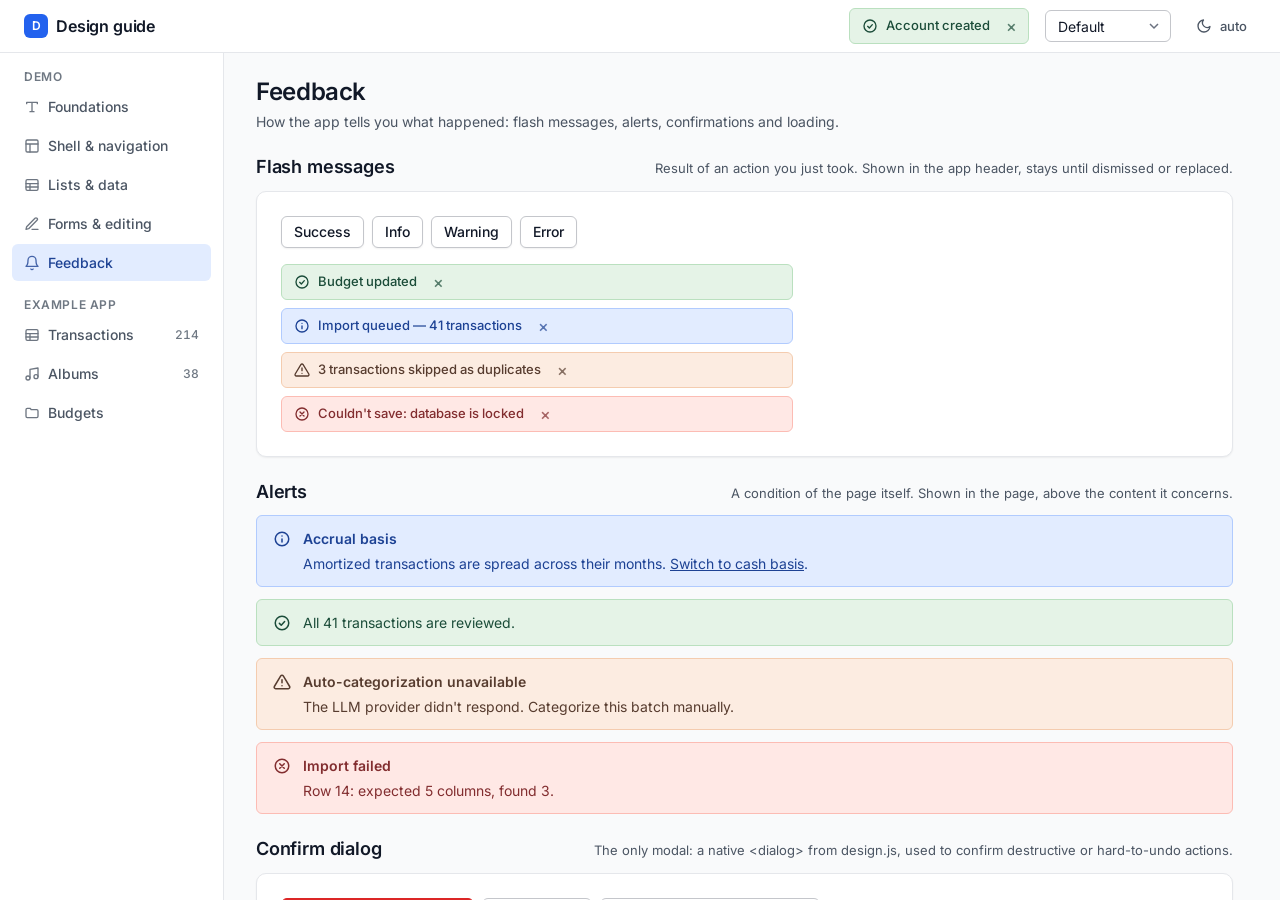
==== commit 0ae8a0ff: "Add colour themes with light and dark variants - themes.css: 14 themes (Slate, Stone, GitHub, Solari" ====
--- a/design_guide/demo/feedback.html
+++ b/design_guide/demo/feedback.html
@@ -5,6 +5,8 @@
   <meta name="viewport" content="width=device-width, initial-scale=1.0">
   <title>Feedback · Design guide</title>
   <link rel="stylesheet" href="../design.css">
+  <link rel="stylesheet" href="../themes.css">
+  <link rel="stylesheet" href="demo.css">
   <script src="../design.js" defer></script>
   <script src="demo.js"></script>
 </head>
@@ -13,7 +15,24 @@
   <header class="app-header">
     <a class="brand" href="index.html"><span class="brand-mark">D</span>Design guide</a>
     <div id="flash" class="flash-region" role="status" aria-live="polite"><div class="flash success"><svg viewBox="0 0 24 24" fill="none" stroke="currentColor" stroke-width="2" stroke-linecap="round" stroke-linejoin="round" aria-hidden="true"><circle cx="12" cy="12" r="9"/><path d="M8.5 12.5l2.5 2.5 4.5-5"/></svg><span>Account created</span><button type="button" class="dismiss" data-dismiss aria-label="Dismiss">×</button></div></div>
-    <button type="button" class="ghost small" data-demo-theme title="Cycle theme: auto / light / dark"><svg viewBox="0 0 24 24" fill="none" stroke="currentColor" stroke-width="2" stroke-linecap="round" stroke-linejoin="round" aria-hidden="true"><path d="M21 12.8A9 9 0 1111.2 3a7 7 0 009.8 9.8z"/></svg><span class="label">auto</span></button>
+    <select class="w-auto" data-demo-theme-select aria-label="Theme">
+      <option value="default">Default</option>
+      <option value="slate">Slate</option>
+      <option value="stone">Stone</option>
+      <option value="github">GitHub</option>
+      <option value="solarized">Solarized</option>
+      <option value="gruvbox">Gruvbox</option>
+      <option value="nord">Nord</option>
+      <option value="catppuccin">Catppuccin</option>
+      <option value="rose-pine">Rosé Pine</option>
+      <option value="tokyo-night">Tokyo Night</option>
+      <option value="dracula">Dracula</option>
+      <option value="one">One</option>
+      <option value="everforest">Everforest</option>
+      <option value="kanagawa">Kanagawa</option>
+      <option value="sepia">Sepia</option>
+    </select>
+    <button type="button" class="ghost small" data-demo-mode title="Cycle mode: auto / light / dark"><svg viewBox="0 0 24 24" fill="none" stroke="currentColor" stroke-width="2" stroke-linecap="round" stroke-linejoin="round" aria-hidden="true"><path d="M21 12.8A9 9 0 1111.2 3a7 7 0 009.8 9.8z"/></svg><span class="label">auto</span></button>
   </header>
 
   <nav class="sidenav" aria-label="Main">
--- a/design_guide/design.css
+++ b/design_guide/design.css
@@ -1,6 +1,6 @@
 /*
  * design.css — shared stylesheet for personal web apps
- * version: 0.1.0
+ * version: 0.2.0
  *
  * No build step. Copy this file, design.js (optional) and fonts/ into an
  * app's static folder, keeping fonts/ next to this file.
@@ -108,48 +108,8 @@
     --gray-900: #111827;
     --gray-950: #030712;
 
-    /* Accent: one hue, overridable per app (e.g. :root { --accent-hue: 160; }) */
+    /* Accent hue for the default theme (e.g. :root { --accent-hue: 160; }) */
     --accent-hue: 263;
-
-    /* Semantic colors */
-    --color-bg: light-dark(var(--gray-50), var(--gray-950));
-    --color-surface: light-dark(#fff, var(--gray-900));
-    --color-surface-raised: light-dark(#fff, var(--gray-850));
-    --color-surface-sunken: light-dark(var(--gray-100), var(--gray-850));
-    --color-hover: light-dark(var(--gray-100), var(--gray-800));
-    --color-border: light-dark(var(--gray-200), var(--gray-800));
-    --color-border-strong: light-dark(var(--gray-300), var(--gray-700));
-    --color-text: light-dark(var(--gray-900), var(--gray-100));
-    --color-text-muted: light-dark(var(--gray-600), var(--gray-400));
-    --color-text-subtle: light-dark(var(--gray-500), var(--gray-500));
-
-    --color-accent: light-dark(oklch(54.6% 0.22 var(--accent-hue)), oklch(62% 0.19 var(--accent-hue)));
-    --color-accent-hover: light-dark(oklch(48.8% 0.22 var(--accent-hue)), oklch(68% 0.17 var(--accent-hue)));
-    --color-on-accent: #fff;
-    --color-accent-soft: light-dark(oklch(97% 0.014 var(--accent-hue)), oklch(28% 0.07 var(--accent-hue)));
-    --color-accent-soft-text: light-dark(oklch(48.8% 0.22 var(--accent-hue)), oklch(82% 0.1 var(--accent-hue)));
-    --color-link: light-dark(oklch(54.6% 0.22 var(--accent-hue)), oklch(72% 0.15 var(--accent-hue)));
-
-    /* Status colors: solid (buttons), soft bg / text / border (alerts, badges, flash) */
-    --color-success: light-dark(#16a34a, #22c55e);
-    --color-success-bg: light-dark(#f0fdf4, #052e16);
-    --color-success-text: light-dark(#166534, #86efac);
-    --color-success-border: light-dark(#bbf7d0, #14532d);
-
-    --color-warning: light-dark(#d97706, #f59e0b);
-    --color-warning-bg: light-dark(#fffbeb, #451a03);
-    --color-warning-text: light-dark(#92400e, #fcd34d);
-    --color-warning-border: light-dark(#fde68a, #78350f);
-
-    --color-danger: light-dark(#dc2626, #ef4444);
-    --color-danger-hover: light-dark(#b91c1c, #f87171);
-    --color-danger-bg: light-dark(#fef2f2, #450a0a);
-    --color-danger-text: light-dark(#991b1b, #fca5a5);
-    --color-danger-border: light-dark(#fecaca, #7f1d1d);
-
-    --color-info-bg: var(--color-accent-soft);
-    --color-info-text: var(--color-accent-soft-text);
-    --color-info-border: light-dark(oklch(88% 0.06 var(--accent-hue)), oklch(38% 0.1 var(--accent-hue)));
 
     /* Typography */
     --font-sans: "Inter", system-ui, -apple-system, "Segoe UI", Roboto, sans-serif;
@@ -201,8 +161,61 @@
     --duration: 150ms;
   }
 
-  :root[data-theme="light"] { color-scheme: light; }
-  :root[data-theme="dark"] { color-scheme: dark; }
+  /*
+   * Colour. A theme (themes.css) sets the CORE tokens, each as
+   * light-dark(<light value>, <dark value>). Everything else is DERIVED
+   * from them, so a theme stays small and every component follows it.
+   * Both blocks are declared on [data-theme] as well as :root so that a
+   * themed element anywhere in the page (e.g. a theme preview) recomputes
+   * its derived colours.
+   */
+  :root, [data-theme] {
+    /* Core */
+    --color-bg: light-dark(var(--gray-50), var(--gray-950));
+    --color-surface: light-dark(#fff, var(--gray-900));
+    --color-surface-sunken: light-dark(var(--gray-100), var(--gray-850));
+    --color-border: light-dark(var(--gray-200), var(--gray-800));
+    --color-text: light-dark(var(--gray-900), var(--gray-100));
+    --color-text-muted: light-dark(var(--gray-600), var(--gray-400));
+    --color-accent: light-dark(oklch(54.6% 0.22 var(--accent-hue)), oklch(56% 0.2 var(--accent-hue)));
+    --color-on-accent: #fff;
+    --color-success: light-dark(#16a34a, #22c55e);
+    --color-warning: light-dark(#d97706, #f59e0b);
+    --color-danger: light-dark(#dc2626, #dc2626);
+    --color-on-danger: #fff;
+
+    /* Derived — themes normally leave these alone */
+    --color-surface-raised: light-dark(var(--color-surface), color-mix(in oklab, var(--color-text) 5%, var(--color-surface)));
+    --color-hover: color-mix(in oklab, var(--color-text) 7%, var(--color-surface));
+    --color-border-strong: color-mix(in oklab, var(--color-text) 22%, var(--color-surface));
+    --color-text-subtle: color-mix(in oklab, var(--color-text-muted) 78%, var(--color-surface));
+
+    --color-accent-hover: color-mix(in oklab, var(--color-accent) 82%, var(--color-text));
+    --color-accent-soft: color-mix(in oklab, var(--color-accent) 13%, var(--color-surface));
+    --color-accent-soft-text: color-mix(in oklab, var(--color-accent) 58%, var(--color-text));
+    --color-link: color-mix(in oklab, var(--color-accent) 72%, var(--color-text));
+
+    --color-info-bg: var(--color-accent-soft);
+    --color-info-text: var(--color-accent-soft-text);
+    --color-info-border: color-mix(in oklab, var(--color-accent) 35%, var(--color-surface));
+
+    --color-success-bg: color-mix(in oklab, var(--color-success) 13%, var(--color-surface));
+    --color-success-text: color-mix(in oklab, var(--color-success) 40%, var(--color-text));
+    --color-success-border: color-mix(in oklab, var(--color-success) 35%, var(--color-surface));
+
+    --color-warning-bg: color-mix(in oklab, var(--color-warning) 14%, var(--color-surface));
+    --color-warning-text: color-mix(in oklab, var(--color-warning) 38%, var(--color-text));
+    --color-warning-border: color-mix(in oklab, var(--color-warning) 38%, var(--color-surface));
+
+    --color-danger-hover: color-mix(in oklab, var(--color-danger) 82%, var(--color-text));
+    --color-danger-bg: color-mix(in oklab, var(--color-danger) 12%, var(--color-surface));
+    --color-danger-text: color-mix(in oklab, var(--color-danger) 58%, var(--color-text));
+    --color-danger-border: color-mix(in oklab, var(--color-danger) 35%, var(--color-surface));
+  }
+
+  /* Light / dark: follows the system unless forced with data-mode */
+  [data-mode="light"] { color-scheme: light; }
+  [data-mode="dark"] { color-scheme: dark; }
 }
 
 /* ------------------------------------------------------------------ */
@@ -659,7 +672,7 @@
   :is(button, .button).danger {
     background: var(--color-danger);
     border-color: var(--color-danger);
-    color: #fff;
+    color: var(--color-on-danger);
   }
   :is(button, .button).danger:hover:not(:disabled) {
     background: var(--color-danger-hover);
@@ -672,7 +685,7 @@
     color: var(--color-text-muted);
   }
   :is(button, .button).ghost:hover:not(:disabled) { background: var(--color-hover); color: var(--color-text); }
-  :is(button, .button).ghost.danger-text { color: var(--color-danger); }
+  :is(button, .button).ghost.danger-text { color: var(--color-danger-text); }
   :is(button, .button).ghost.danger-text:hover:not(:disabled) { background: var(--color-danger-bg); color: var(--color-danger-text); }
 
   /* Looks like a link, behaves like a button (htmx actions that read as text) */
@@ -718,7 +731,7 @@
   }
   :is(button, .button).primary:is(.htmx-request, [aria-busy="true"])::after,
   :is(button, .button).danger:is(.htmx-request, [aria-busy="true"])::after {
-    border-color: #fff transparent #fff transparent;
+    border-color: var(--color-on-accent) transparent var(--color-on-accent) transparent;
   }
 
   .spinner {
@@ -919,12 +932,12 @@
   .field { display: flex; flex-direction: column; gap: var(--space-1); }
   .field > label, .field > .label { font-size: var(--text-sm); }
   .field .hint { font-size: var(--text-sm); color: var(--color-text-muted); }
-  .field-error, .form-error, .field .error { font-size: var(--text-sm); color: var(--color-danger); }
+  .field-error, .form-error, .field .error { font-size: var(--text-sm); color: var(--color-danger-text); }
   .field.check { flex-direction: row; align-items: center; gap: var(--space-2); }
   .field.check > input { flex: none; margin: 0; }
   .field.check > label { font-weight: var(--weight-normal); font-size: var(--text-base); }
   .field-row { display: grid; gap: var(--space-4); grid-template-columns: repeat(auto-fit, minmax(10rem, 1fr)); }
-  .required::after { content: " *"; color: var(--color-danger); }
+  .required::after { content: " *"; color: var(--color-danger-text); }
   .form-actions { display: flex; flex-wrap: wrap; align-items: center; gap: var(--space-2); padding-top: var(--space-2); }
   .form-actions .spacer { flex: 1; }
   .form-page { max-width: var(--form-max); width: 100%; }
@@ -1072,8 +1085,8 @@
   .stat .label { font-size: var(--text-sm); color: var(--color-text-muted); }
   .stat .value { font-size: var(--text-2xl); font-weight: var(--weight-semibold); letter-spacing: -0.02em; font-variant-numeric: tabular-nums; line-height: 1.2; }
   .stat .delta { font-size: var(--text-sm); color: var(--color-text-muted); }
-  .stat .delta.up { color: var(--color-success); }
-  .stat .delta.down { color: var(--color-danger); }
+  .stat .delta.up { color: var(--color-success-text); }
+  .stat .delta.down { color: var(--color-danger-text); }
 
   /* ---------- Disclosure (details/summary as a panel) ---------- */
   details.panel {
@@ -1125,8 +1138,8 @@
 @layer utilities {
   .muted { color: var(--color-text-muted); }
   .subtle { color: var(--color-text-subtle); }
-  .danger-text { color: var(--color-danger); }
-  .success-text { color: var(--color-success); }
+  .danger-text { color: var(--color-danger-text); }
+  .success-text { color: var(--color-success-text); }
   .small { font-size: var(--text-sm); }
   .xsmall { font-size: var(--text-xs); }
   .medium { font-weight: var(--weight-medium); }
--- a/design_guide/themes.css
+++ b/design_guide/themes.css
@@ -0,0 +1,242 @@
+/*
+ * themes.css — colour themes for design.css
+ * version: 0.2.0
+ *
+ * Optional. Load after design.css and pick a theme on <html>:
+ *   <html data-theme="nord">
+ * Without data-theme (or with data-theme="default") the default gray/blue
+ * palette from design.css is used. Each theme sets only the core colour
+ * tokens, as light-dark(light, dark); design.css derives the rest.
+ * Light/dark follows the system; force it with data-mode="light|dark".
+ *
+ * Palettes are adapted from the projects they are named after. Values are
+ * tuned so text and buttons meet WCAG AA contrast against their surfaces.
+ */
+
+@layer tokens {
+
+  /* Slate: Cool blue-gray with indigo */
+  [data-theme="slate"] {
+    --color-bg: light-dark(#f8fafc, #020617);
+    --color-surface: light-dark(#ffffff, #0f172a);
+    --color-surface-sunken: light-dark(#f1f5f9, #1e293b);
+    --color-border: light-dark(#e2e8f0, #1e293b);
+    --color-text: light-dark(#0f172a, #f1f5f9);
+    --color-text-muted: light-dark(#475569, #94a3b8);
+    --color-accent: light-dark(#4f46e5, #818cf8);
+    --color-on-accent: light-dark(#ffffff, #0f172a);
+    --color-success: light-dark(#16a34a, #4ade80);
+    --color-warning: light-dark(#d67400, #fbbf24);
+    --color-danger: light-dark(#dc2626, #f87171);
+    --color-on-danger: light-dark(#ffffff, #020617);
+  }
+
+  /* Stone: Warm neutral with orange */
+  [data-theme="stone"] {
+    --color-bg: light-dark(#fafaf9, #0c0a09);
+    --color-surface: light-dark(#ffffff, #1c1917);
+    --color-surface-sunken: light-dark(#f5f5f4, #292524);
+    --color-border: light-dark(#e7e5e4, #292524);
+    --color-text: light-dark(#1c1917, #f5f5f4);
+    --color-text-muted: light-dark(#57534e, #a8a29e);
+    --color-accent: light-dark(#c2410c, #fb923c);
+    --color-on-accent: light-dark(#ffffff, #1c1917);
+    --color-success: light-dark(#15803d, #4ade80);
+    --color-warning: light-dark(#b45309, #fbbf24);
+    --color-danger: light-dark(#b91c1c, #f87171);
+    --color-on-danger: light-dark(#ffffff, #0c0a09);
+  }
+
+  /* GitHub: GitHub's Primer colours */
+  [data-theme="github"] {
+    --color-bg: light-dark(#f6f8fa, #010409);
+    --color-surface: light-dark(#ffffff, #0d1117);
+    --color-surface-sunken: light-dark(#eff2f5, #151b23);
+    --color-border: light-dark(#d1d9e0, #30363d);
+    --color-text: light-dark(#1f2328, #f0f6fc);
+    --color-text-muted: light-dark(#59636e, #9198a1);
+    --color-accent: light-dark(#0969da, #4493f8);
+    --color-on-accent: light-dark(#ffffff, #010409);
+    --color-success: light-dark(#1a7f37, #3fb950);
+    --color-warning: light-dark(#9a6700, #d29922);
+    --color-danger: light-dark(#cf222e, #f85149);
+    --color-on-danger: light-dark(#ffffff, #010409);
+  }
+
+  /* Solarized: Ethan Schoonover's classic */
+  [data-theme="solarized"] {
+    --color-bg: light-dark(#eee8d5, #00212b);
+    --color-surface: light-dark(#fdf6e3, #002b36);
+    --color-surface-sunken: light-dark(#e6dfc8, #073642);
+    --color-border: light-dark(#ddd6c1, #0b4250);
+    --color-text: light-dark(#073642, #eee8d5);
+    --color-text-muted: light-dark(#4c6269, #93a1a1);
+    --color-accent: light-dark(#0076bd, #0070b7);
+    --color-on-accent: light-dark(#ffffff, #fdf6e3);
+    --color-success: light-dark(#7f9300, #859900);
+    --color-warning: light-dark(#af8300, #b58900);
+    --color-danger: light-dark(#d82e2c, #d02526);
+    --color-on-danger: light-dark(#ffffff, #fdf6e3);
+  }
+
+  /* Gruvbox: Retro, warm and earthy */
+  [data-theme="gruvbox"] {
+    --color-bg: light-dark(#f2e5bc, #1d2021);
+    --color-surface: light-dark(#fbf1c7, #282828);
+    --color-surface-sunken: light-dark(#ebdbb2, #32302f);
+    --color-border: light-dark(#d5c4a1, #3c3836);
+    --color-text: light-dark(#3c3836, #ebdbb2);
+    --color-text-muted: light-dark(#635951, #ab9c87);
+    --color-accent: light-dark(#af3a03, #fe8019);
+    --color-on-accent: light-dark(#fbf1c7, #1d2021);
+    --color-success: light-dark(#79740e, #b8bb26);
+    --color-warning: light-dark(#b57614, #fabd2f);
+    --color-danger: light-dark(#9d0006, #fb4934);
+    --color-on-danger: light-dark(#ffffff, #1d2021);
+  }
+
+  /* Nord: Arctic, north-bluish */
+  [data-theme="nord"] {
+    --color-bg: light-dark(#e5e9f0, #242933);
+    --color-surface: light-dark(#eceff4, #2e3440);
+    --color-surface-sunken: light-dark(#dfe4ec, #3b4252);
+    --color-border: light-dark(#d8dee9, #3b4252);
+    --color-text: light-dark(#2e3440, #eceff4);
+    --color-text-muted: light-dark(#4c566a, #b4bccb);
+    --color-accent: light-dark(#5275a0, #88c0d0);
+    --color-on-accent: light-dark(#ffffff, #2e3440);
+    --color-success: light-dark(#5f8a46, #a3be8c);
+    --color-warning: light-dark(#ad7a12, #ebcb8b);
+    --color-danger: light-dark(#b3555e, #d77982);
+    --color-on-danger: light-dark(#ffffff, #242933);
+  }
+
+  /* Catppuccin: Soothing pastels (Latte / Mocha) */
+  [data-theme="catppuccin"] {
+    --color-bg: light-dark(#e6e9ef, #181825);
+    --color-surface: light-dark(#eff1f5, #1e1e2e);
+    --color-surface-sunken: light-dark(#dce0e8, #11111b);
+    --color-border: light-dark(#ccd0da, #313244);
+    --color-text: light-dark(#40435d, #cdd6f4);
+    --color-text-muted: light-dark(#595c74, #a6adc8);
+    --color-accent: light-dark(#8839ef, #cba6f7);
+    --color-on-accent: light-dark(#eff1f5, #1e1e2e);
+    --color-success: light-dark(#37971f, #a6e3a1);
+    --color-warning: light-dark(#c47300, #f9e2af);
+    --color-danger: light-dark(#d20f39, #f38ba8);
+    --color-on-danger: light-dark(#ffffff, #181825);
+  }
+
+  /* Rosé Pine: Muted, soho vibes (Dawn / Main) */
+  [data-theme="rose-pine"] {
+    --color-bg: light-dark(#faf4ed, #191724);
+    --color-surface: light-dark(#fffaf3, #1f1d2e);
+    --color-surface-sunken: light-dark(#f2e9e1, #26233a);
+    --color-border: light-dark(#dfdad9, #403d52);
+    --color-text: light-dark(#4b466d, #e0def4);
+    --color-text-muted: light-dark(#64607e, #938fad);
+    --color-accent: light-dark(#7b6594, #c4a7e7);
+    --color-on-accent: light-dark(#fffaf3, #191724);
+    --color-success: light-dark(#286983, #9ccfd8);
+    --color-warning: light-dark(#c67900, #f6c177);
+    --color-danger: light-dark(#ab5a71, #eb6f92);
+    --color-on-danger: light-dark(#ffffff, #191724);
+  }
+
+  /* Tokyo Night: Neon city at night (Day / Night) */
+  [data-theme="tokyo-night"] {
+    --color-bg: light-dark(#e1e2e7, #16161e);
+    --color-surface: light-dark(#e9e9ed, #1a1b26);
+    --color-surface-sunken: light-dark(#d6d8df, #24283b);
+    --color-border: light-dark(#c4c8da, #292e42);
+    --color-text: light-dark(#343b58, #c0caf5);
+    --color-text-muted: light-dark(#4c5378, #9aa5ce);
+    --color-accent: light-dark(#1f71dd, #7aa2f7);
+    --color-on-accent: light-dark(#ffffff, #16161e);
+    --color-success: light-dark(#587539, #9ece6a);
+    --color-warning: light-dark(#8c6c3e, #e0af68);
+    --color-danger: light-dark(#c64343, #f7768e);
+    --color-on-danger: light-dark(#ffffff, #16161e);
+  }
+
+  /* Dracula: Dark purple classic, with a light companion */
+  [data-theme="dracula"] {
+    --color-bg: light-dark(#f4f4f8, #21222c);
+    --color-surface: light-dark(#ffffff, #282a36);
+    --color-surface-sunken: light-dark(#ebebf2, #313341);
+    --color-border: light-dark(#dcdce6, #44475a);
+    --color-text: light-dark(#282a36, #f8f8f2);
+    --color-text-muted: light-dark(#5c5f77, #a6abc8);
+    --color-accent: light-dark(#644ac9, #bd93f9);
+    --color-on-accent: light-dark(#ffffff, #21222c);
+    --color-success: light-dark(#14710a, #50fa7b);
+    --color-warning: light-dark(#846e15, #f1fa8c);
+    --color-danger: light-dark(#cb3a2a, #ff5555);
+    --color-on-danger: light-dark(#ffffff, #21222c);
+  }
+
+  /* One: Atom's One Light / One Dark */
+  [data-theme="one"] {
+    --color-bg: light-dark(#f0f0f1, #21252b);
+    --color-surface: light-dark(#fafafa, #282c34);
+    --color-surface-sunken: light-dark(#e5e5e6, #2c313a);
+    --color-border: light-dark(#dbdbdc, #3e4451);
+    --color-text: light-dark(#383a42, #d7dae0);
+    --color-text-muted: light-dark(#5c5f68, #9da5b4);
+    --color-accent: light-dark(#346ce6, #61afef);
+    --color-on-accent: light-dark(#ffffff, #21252b);
+    --color-success: light-dark(#4a9b49, #98c379);
+    --color-warning: light-dark(#bb7e00, #e5c07b);
+    --color-danger: light-dark(#cc4437, #e06c75);
+    --color-on-danger: light-dark(#ffffff, #21252b);
+  }
+
+  /* Everforest: Green, comfortable and calm */
+  [data-theme="everforest"] {
+    --color-bg: light-dark(#efebd4, #232a2e);
+    --color-surface: light-dark(#fdf6e3, #2d353b);
+    --color-surface-sunken: light-dark(#f4f0d9, #343f44);
+    --color-border: light-dark(#e6e2cc, #475258);
+    --color-text: light-dark(#414f57, #dccfb3);
+    --color-text-muted: light-dark(#586871, #a6b2a9);
+    --color-accent: light-dark(#1279aa, #7fbbb3);
+    --color-on-accent: light-dark(#ffffff, #232a2e);
+    --color-success: light-dark(#7e9200, #a7c080);
+    --color-warning: light-dark(#bb7c00, #dbbc7f);
+    --color-danger: light-dark(#d43337, #e67e80);
+    --color-on-danger: light-dark(#ffffff, #232a2e);
+  }
+
+  /* Kanagawa: After Hokusai's Great Wave (Lotus / Wave) */
+  [data-theme="kanagawa"] {
+    --color-bg: light-dark(#e5ddb0, #16161d);
+    --color-surface: light-dark(#f2ecbc, #1f1f28);
+    --color-surface-sunken: light-dark(#e7dba0, #2a2a37);
+    --color-border: light-dark(#d5cea3, #363646);
+    --color-text: light-dark(#424252, #dcd7ba);
+    --color-text-muted: light-dark(#5f5c4f, #a6a69c);
+    --color-accent: light-dark(#4a6698, #7e9cd8);
+    --color-on-accent: light-dark(#f2ecbc, #1f1f28);
+    --color-success: light-dark(#6f894e, #98bb6c);
+    --color-warning: light-dark(#c66700, #e6c384);
+    --color-danger: light-dark(#c84053, #e46876);
+    --color-on-danger: light-dark(#ffffff, #16161d);
+  }
+
+  /* Sepia: Paper and ink, easy on the eyes */
+  [data-theme="sepia"] {
+    --color-bg: light-dark(#f1e8d4, #1b1813);
+    --color-surface: light-dark(#fbf7ec, #24201a);
+    --color-surface-sunken: light-dark(#ece3cc, #2d281f);
+    --color-border: light-dark(#e0d5bb, #3a3328);
+    --color-text: light-dark(#3b3226, #e8dfcc);
+    --color-text-muted: light-dark(#6b5f4d, #a89c86);
+    --color-accent: light-dark(#9c4a1a, #d9a066);
+    --color-on-accent: light-dark(#fbf7ec, #1b1813);
+    --color-success: light-dark(#4f7a28, #9cbf6b);
+    --color-warning: light-dark(#a86c00, #e0b050);
+    --color-danger: light-dark(#b23a2b, #e07a66);
+    --color-on-danger: light-dark(#ffffff, #1b1813);
+  }
+
+}
--- a/design_guide/demo/demo.css
+++ b/design_guide/demo/demo.css
@@ -0,0 +1,60 @@
+/* demo.css — styles for the demo pages only (theme gallery). Not for apps. */
+
+.theme-grid {
+  display: grid;
+  gap: var(--space-4);
+  grid-template-columns: repeat(auto-fill, minmax(min(15rem, 100%), 1fr));
+}
+
+/* Each card carries data-theme, so everything inside uses that theme */
+.theme-card {
+  display: flex;
+  flex-direction: column;
+  align-items: stretch;
+  gap: 0;
+  min-height: 0;
+  padding: 0;
+  border: 1px solid var(--color-border);
+  border-radius: var(--radius-lg);
+  background: var(--color-surface);
+  color: var(--color-text);
+  overflow: hidden;
+  text-align: left;
+  white-space: normal;
+  line-height: var(--leading-normal);
+  font-weight: var(--weight-normal);
+}
+.theme-card:hover:not(:disabled) { background: var(--color-surface); box-shadow: var(--shadow); }
+.theme-card[aria-pressed="true"] { outline: 2px solid var(--color-accent); outline-offset: 2px; }
+
+.tp { display: grid; grid-template-columns: 1fr 1fr; }
+.tp-half { background: var(--color-bg); color: var(--color-text); padding: var(--space-3); }
+.tp-surface {
+  display: flex;
+  flex-direction: column;
+  gap: var(--space-1);
+  padding: var(--space-2) var(--space-3);
+  border: 1px solid var(--color-border);
+  border-radius: var(--radius);
+  background: var(--color-surface);
+}
+.tp-title { font-size: var(--text-sm); font-weight: var(--weight-semibold); }
+.tp-muted { font-size: var(--text-xs); color: var(--color-text-muted); }
+.tp-row { display: flex; align-items: center; gap: var(--space-2); margin-top: 2px; }
+.tp-btn {
+  padding: 1px var(--space-2);
+  border-radius: var(--radius-sm);
+  background: var(--color-accent);
+  color: var(--color-on-accent);
+  font-size: var(--text-xs);
+  font-weight: var(--weight-medium);
+}
+.tp-link { font-size: var(--text-xs); color: var(--color-link); }
+.tp-dot { width: 0.5rem; height: 0.5rem; border-radius: 50%; }
+
+.tc-label {
+  display: flex;
+  flex-direction: column;
+  padding: var(--space-2) var(--space-3);
+  border-top: 1px solid var(--color-border);
+}
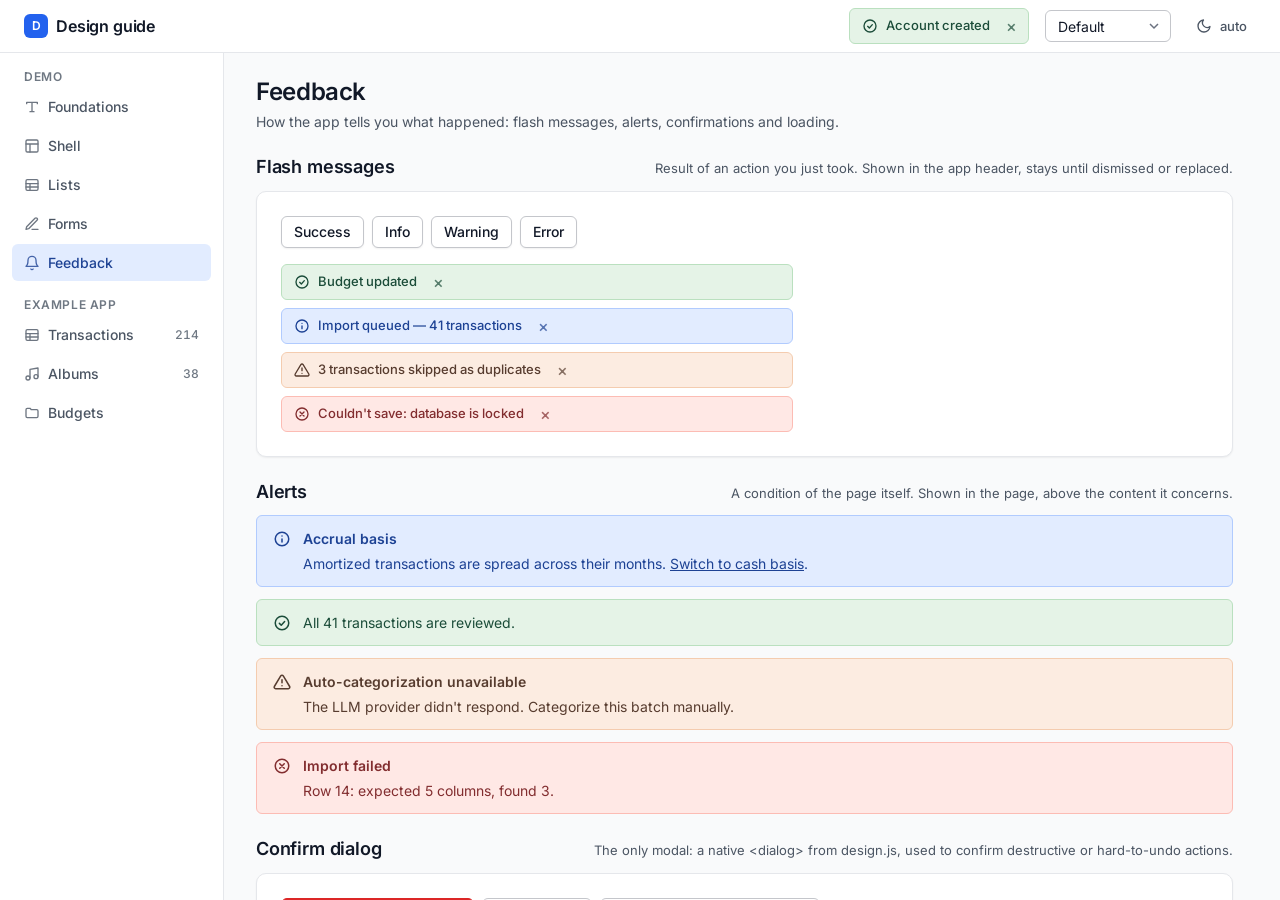
==== commit 15ee0460: "Make the design system work on phones and touch screens - Below 48rem the document scrolls instead o" ====
--- a/design_guide/demo/feedback.html
+++ b/design_guide/demo/feedback.html
@@ -2,7 +2,7 @@
 <html lang="en">
 <head>
   <meta charset="UTF-8">
-  <meta name="viewport" content="width=device-width, initial-scale=1.0">
+  <meta name="viewport" content="width=device-width, initial-scale=1.0, viewport-fit=cover">
   <title>Feedback · Design guide</title>
   <link rel="stylesheet" href="../design.css">
   <link rel="stylesheet" href="../themes.css">
@@ -32,20 +32,20 @@
       <option value="kanagawa">Kanagawa</option>
       <option value="sepia">Sepia</option>
     </select>
-    <button type="button" class="ghost small" data-demo-mode title="Cycle mode: auto / light / dark"><svg viewBox="0 0 24 24" fill="none" stroke="currentColor" stroke-width="2" stroke-linecap="round" stroke-linejoin="round" aria-hidden="true"><path d="M21 12.8A9 9 0 1111.2 3a7 7 0 009.8 9.8z"/></svg><span class="label">auto</span></button>
+    <button type="button" class="ghost small" data-demo-mode title="Cycle mode: auto / light / dark"><svg viewBox="0 0 24 24" fill="none" stroke="currentColor" stroke-width="2" stroke-linecap="round" stroke-linejoin="round" aria-hidden="true"><path d="M21 12.8A9 9 0 1111.2 3a7 7 0 009.8 9.8z"/></svg><span class="label hide-narrow">auto</span></button>
   </header>
 
   <nav class="sidenav" aria-label="Main">
     <h2>Demo</h2>
     <ul>
-        <li><a href="index.html"><svg viewBox="0 0 24 24" fill="none" stroke="currentColor" stroke-width="2" stroke-linecap="round" stroke-linejoin="round" aria-hidden="true"><path d="M4 7V5h16v2M9 19h6M12 5v14"/></svg>Foundations</a></li>
-        <li><a href="shell.html"><svg viewBox="0 0 24 24" fill="none" stroke="currentColor" stroke-width="2" stroke-linecap="round" stroke-linejoin="round" aria-hidden="true"><rect x="3" y="3" width="18" height="18" rx="2"/><path d="M3 9h18M9 9v12"/></svg>Shell & navigation</a></li>
-        <li><a href="lists.html"><svg viewBox="0 0 24 24" fill="none" stroke="currentColor" stroke-width="2" stroke-linecap="round" stroke-linejoin="round" aria-hidden="true"><rect x="3" y="4" width="18" height="16" rx="2"/><path d="M3 10h18M3 15h18M9 10v10"/></svg>Lists & data</a></li>
-        <li><a href="forms.html"><svg viewBox="0 0 24 24" fill="none" stroke="currentColor" stroke-width="2" stroke-linecap="round" stroke-linejoin="round" aria-hidden="true"><path d="M12 20h9"/><path d="M16.5 3.5a2.1 2.1 0 013 3L7 19l-4 1 1-4z"/></svg>Forms & editing</a></li>
-        <li><a href="feedback.html" aria-current="page"><svg viewBox="0 0 24 24" fill="none" stroke="currentColor" stroke-width="2" stroke-linecap="round" stroke-linejoin="round" aria-hidden="true"><path d="M6 8a6 6 0 0112 0c0 7 3 9 3 9H3s3-2 3-9"/><path d="M10.3 21a1.94 1.94 0 003.4 0"/></svg>Feedback</a></li>
+        <li><a href="index.html"><svg viewBox="0 0 24 24" fill="none" stroke="currentColor" stroke-width="2" stroke-linecap="round" stroke-linejoin="round" aria-hidden="true"><path d="M4 7V5h16v2M9 19h6M12 5v14"/></svg><span>Foundations</span></a></li>
+        <li><a href="shell.html"><svg viewBox="0 0 24 24" fill="none" stroke="currentColor" stroke-width="2" stroke-linecap="round" stroke-linejoin="round" aria-hidden="true"><rect x="3" y="3" width="18" height="18" rx="2"/><path d="M3 9h18M9 9v12"/></svg><span>Shell</span></a></li>
+        <li><a href="lists.html"><svg viewBox="0 0 24 24" fill="none" stroke="currentColor" stroke-width="2" stroke-linecap="round" stroke-linejoin="round" aria-hidden="true"><rect x="3" y="4" width="18" height="16" rx="2"/><path d="M3 10h18M3 15h18M9 10v10"/></svg><span>Lists</span></a></li>
+        <li><a href="forms.html"><svg viewBox="0 0 24 24" fill="none" stroke="currentColor" stroke-width="2" stroke-linecap="round" stroke-linejoin="round" aria-hidden="true"><path d="M12 20h9"/><path d="M16.5 3.5a2.1 2.1 0 013 3L7 19l-4 1 1-4z"/></svg><span>Forms</span></a></li>
+        <li><a href="feedback.html" aria-current="page"><svg viewBox="0 0 24 24" fill="none" stroke="currentColor" stroke-width="2" stroke-linecap="round" stroke-linejoin="round" aria-hidden="true"><path d="M6 8a6 6 0 0112 0c0 7 3 9 3 9H3s3-2 3-9"/><path d="M10.3 21a1.94 1.94 0 003.4 0"/></svg><span>Feedback</span></a></li>
     </ul>
-    <h2>Example app</h2>
-    <ul>
+    <h2 class="hide-narrow">Example app</h2>
+    <ul class="hide-narrow">
       <li><a href="lists.html#table-view"><svg viewBox="0 0 24 24" fill="none" stroke="currentColor" stroke-width="2" stroke-linecap="round" stroke-linejoin="round" aria-hidden="true"><rect x="3" y="4" width="18" height="16" rx="2"/><path d="M3 10h18M3 15h18M9 10v10"/></svg>Transactions <span class="count">214</span></a></li>
       <li><a href="lists.html#tile-view"><svg viewBox="0 0 24 24" fill="none" stroke="currentColor" stroke-width="2" stroke-linecap="round" stroke-linejoin="round" aria-hidden="true"><path d="M9 18V5l12-2v13"/><circle cx="6" cy="18" r="3"/><circle cx="18" cy="16" r="3"/></svg>Albums <span class="count">38</span></a></li>
       <li><a href="forms.html#inline-form"><svg viewBox="0 0 24 24" fill="none" stroke="currentColor" stroke-width="2" stroke-linecap="round" stroke-linejoin="round" aria-hidden="true"><path d="M3 7a2 2 0 012-2h4l2 2h8a2 2 0 012 2v8a2 2 0 01-2 2H5a2 2 0 01-2-2z"/></svg>Budgets</a></li>
--- a/design_guide/design.css
+++ b/design_guide/design.css
@@ -1,6 +1,6 @@
 /*
  * design.css — shared stylesheet for personal web apps
- * version: 0.2.0
+ * version: 0.3.0
  *
  * No build step. Copy this file, design.js (optional) and fonts/ into an
  * app's static folder, keeping fonts/ next to this file.
@@ -156,6 +156,7 @@
     --form-max: 32rem;      /* form pages */
     --control-height: 2rem; /* buttons, inputs */
     --control-height-sm: 1.625rem;
+    --tabbar-height: 3.5rem;  /* bottom nav on phones */
 
     /* Motion */
     --duration: 150ms;
@@ -213,6 +214,14 @@
     --color-danger-border: color-mix(in oklab, var(--color-danger) 35%, var(--color-surface));
   }
 
+  /* Touch screens: bigger targets (about 44px) */
+  @media (pointer: coarse) {
+    :root {
+      --control-height: 2.75rem;
+      --control-height-sm: 2.25rem;
+    }
+  }
+
   /* Light / dark: follows the system unless forced with data-mode */
   [data-mode="light"] { color-scheme: light; }
   [data-mode="dark"] { color-scheme: dark; }
@@ -350,6 +359,13 @@
     vertical-align: -0.15em;
   }
   input[type="range"] { accent-color: var(--color-accent); width: 100%; }
+
+  @media (pointer: coarse) {
+    input:where(:not([type="checkbox"], [type="radio"], [type="range"], [type="file"], [type="color"], [type="submit"], [type="button"], [type="reset"])),
+    select,
+    textarea { font-size: max(16px, var(--text-base)); }
+    input[type="checkbox"], input[type="radio"] { width: 1.25rem; height: 1.25rem; }
+  }
 
   input[type="file"] { font-size: var(--text-sm); color: var(--color-text-muted); }
   input[type="file"]::file-selector-button {
@@ -446,13 +462,31 @@
   .page.wide { max-width: none; }
   .page.narrow { max-width: calc(var(--form-max) + 2 * var(--space-6)); }
 
+  /*
+   * Phones: the document scrolls instead of <main>, so the browser's
+   * toolbar can collapse and pull-to-refresh works. The header sticks to
+   * the top and the sidenav becomes a tab bar fixed to the bottom.
+   */
   @media (max-width: 48rem) {
     .app {
-      grid-template-columns: minmax(0, 1fr);
-      grid-template-rows: auto auto minmax(0, 1fr);
-      grid-template-areas: "header" "nav" "main";
+      display: block;
+      height: auto;
+      min-height: 100dvh;
+      padding-bottom: calc(var(--tabbar-height) + env(safe-area-inset-bottom));
     }
-    .page { padding: var(--space-4) var(--space-4) var(--space-6); }
+    .app > .app-header { position: sticky; top: 0; z-index: 20; }
+    .app > main { overflow: visible; scrollbar-gutter: auto; }
+    .app > .sidenav {
+      position: fixed;
+      inset: auto 0 0 0;
+      z-index: 20;
+      overflow-x: auto;
+      overflow-y: hidden;
+    }
+    .page {
+      padding: var(--space-4) max(var(--space-4), env(safe-area-inset-right)) var(--space-6) max(var(--space-4), env(safe-area-inset-left));
+      gap: var(--space-4);
+    }
   }
 
   /* Vertical rhythm: children separated by --gap */
@@ -492,6 +526,16 @@
     padding: var(--space-2) var(--space-5);
     background: var(--color-surface);
     border-bottom: var(--border);
+  }
+  @media (max-width: 48rem) {
+    .app-header {
+      flex-wrap: wrap;
+      gap: var(--space-2) var(--space-3);
+      padding: max(var(--space-2), env(safe-area-inset-top)) max(var(--space-4), env(safe-area-inset-right)) var(--space-2) max(var(--space-4), env(safe-area-inset-left));
+    }
+    .flash-region { order: 10; flex-basis: 100%; justify-content: stretch; }
+    .flash-region:empty { display: none; }
+    .flash { max-width: none; flex: 1; }
   }
   .brand {
     display: flex;
@@ -547,11 +591,35 @@
   .sidenav a[aria-current="page"] { background: var(--color-accent-soft); color: var(--color-accent-soft-text); }
   .sidenav a .count { margin-left: auto; font-size: var(--text-xs); color: var(--color-text-subtle); font-variant-numeric: tabular-nums; }
 
+  /* Phones: bottom tab bar — icon above a short label. Keep to ~5 items. */
   @media (max-width: 48rem) {
-    .sidenav { border-right: 0; border-bottom: var(--border); padding: var(--space-2) var(--space-3); overflow-x: auto; }
+    .sidenav {
+      display: flex;
+      border-right: 0;
+      border-top: var(--border);
+      padding: 0 var(--space-1) env(safe-area-inset-bottom);
+      box-shadow: 0 -1px 3px rgb(0 0 0 / 0.06);
+    }
     .sidenav h2 { display: none; }
-    .sidenav ul { flex-direction: row; }
-    .sidenav a { white-space: nowrap; }
+    .sidenav ul { flex: 1 0 auto; flex-direction: row; gap: 0; }
+    .sidenav li { flex: 1 0 4.25rem; min-width: 0; }
+    .sidenav a {
+      flex-direction: column;
+      justify-content: center;
+      gap: 2px;
+      height: var(--tabbar-height);
+      padding: var(--space-1);
+      border-radius: 0;
+      font-size: var(--text-xs);
+      line-height: 1.2;
+      text-align: center;
+    }
+    .sidenav a > :not(svg, .count) { max-width: 100%; overflow: hidden; text-overflow: ellipsis; white-space: nowrap; }
+    .sidenav a svg { width: 1.375rem; height: 1.375rem; }
+    .sidenav a:hover { background: transparent; }
+    .sidenav a[aria-current="page"] { background: transparent; color: var(--color-accent-soft-text); }
+    .sidenav a[aria-current="page"] svg { opacity: 1; }
+    .sidenav a .count { display: none; }
   }
 
   /* ---------- Page header: breadcrumbs, title row, toolbar ---------- */
@@ -577,6 +645,10 @@
   .toolbar .spacer { flex: 1; }
   .toolbar :is(input, select) { width: auto; }
   .toolbar input[type="search"] { min-width: 14rem; }
+  @media (max-width: 48rem) {
+    .toolbar .spacer { display: none; }
+    .toolbar input[type="search"] { min-width: 0; flex: 1 1 100%; order: 10; }
+  }
 
   /* ---------- Pager: prev / current / next (time periods, pages, items) ---------- */
   .pager { display: inline-flex; align-items: center; gap: var(--space-1); }
@@ -657,6 +729,9 @@
     backdrop-filter: blur(6px);
     box-shadow: var(--shadow-lg);
   }
+  @media (max-width: 48rem) {
+    .app .footer-bar.sticky { bottom: calc(var(--tabbar-height) + env(safe-area-inset-bottom) + var(--space-2)); }
+  }
   .footer-bar .info { color: var(--color-text-muted); font-size: var(--text-sm); }
 
   /* ---------- Buttons ---------- */
@@ -799,8 +874,58 @@
     padding-block: 0;
     font-size: var(--text-sm);
   }
+  @media (pointer: coarse) {
+    td :is(input:not([type="checkbox"], [type="radio"]), select) { font-size: max(16px, var(--text-base)); }
+  }
   td :is(button, .button) { min-height: var(--control-height-sm); padding-inline: var(--space-2); font-size: var(--text-sm); }
   td :is(button, .button).icon { width: var(--control-height-sm); padding: 0; }
+
+  /*
+   * Responsive table: below 40rem each row becomes a list item.
+   *   line 1: .primary-cell (left) and the first .num cell (right)
+   *   line 2: the other cells, small and muted, wrapping inline
+   * Cells with inputs take the full width. data-label="…" on a cell
+   * prefixes it with a label. .hide-narrow drops a column on phones.
+   */
+  @media (max-width: 40rem) {
+    table.responsive thead { position: absolute; width: 1px; height: 1px; overflow: hidden; clip: rect(0 0 0 0); }
+    table.responsive, table.responsive tbody, table.responsive tfoot { display: block; }
+    table.responsive tr {
+      display: flex;
+      flex-wrap: wrap;
+      align-items: baseline;
+      gap: var(--space-1) var(--space-3);
+      padding: var(--space-3) var(--space-4);
+      border-bottom: var(--border);
+    }
+    table.responsive tbody tr:last-child { border-bottom: 0; }
+    table.responsive :is(td, th) {
+      display: block;
+      padding: 0;
+      border: 0;
+      background: none !important;
+      font-size: var(--text-sm);
+      color: var(--color-text-muted);
+      text-align: left;
+    }
+    table.responsive td.primary-cell {
+      order: -2;
+      flex: 1 1 calc(100% - 8rem);
+      min-width: 0;
+      font-size: var(--text-base);
+      color: var(--color-text);
+    }
+    table.responsive td.num { order: -1; margin-left: auto; font-size: var(--text-base); color: var(--color-text); font-weight: var(--weight-medium); }
+    table.responsive td.num ~ td.num { order: 0; margin-left: 0; font-size: var(--text-sm); color: var(--color-text-muted); font-weight: var(--weight-normal); }
+    table.responsive td.actions-cell { order: 1; width: auto; margin-left: auto; }
+    table.responsive td[data-label]::before { content: attr(data-label) " "; color: var(--color-text-subtle); }
+    table.responsive td:not(:has(.edit-in-place)):has(input:not([type="checkbox"], [type="radio"]), select, textarea) { flex: 1 1 100%; }
+    table.responsive td:not(:has(.edit-in-place)):has(input, select, textarea)[data-label]::before { display: block; margin-bottom: 2px; font-size: var(--text-xs); }
+    table.responsive td:has(> .edit-in-place:not([hidden])) { flex: 1 1 100%; margin-left: 0; }
+    table.responsive tfoot tr { justify-content: space-between; }
+    table.responsive tfoot :is(td, th) { color: var(--color-text); font-weight: var(--weight-semibold); }
+    table.responsive tfoot td[colspan] { order: -2; }
+  }
 
   /* ---------- List view: stacked rows, no columns ---------- */
   .item-list {
@@ -878,7 +1003,9 @@
     transition: border-color var(--duration), box-shadow var(--duration);
   }
   .tile .thumb { --size: 3.5rem; }
-  a.tile:hover { border-color: var(--color-border-strong); box-shadow: var(--shadow); }
+  @media (hover: hover) {
+    a.tile:hover { border-color: var(--color-border-strong); box-shadow: var(--shadow); }
+  }
   .tile[aria-selected="true"] { border-color: var(--color-accent); box-shadow: 0 0 0 1px var(--color-accent); }
 
   /* ---------- Gallery view: grid of thumbnails with a caption ---------- */
@@ -890,6 +1017,7 @@
     grid-template-columns: repeat(auto-fill, minmax(min(var(--min, 10rem), 100%), 1fr));
   }
   .gallery.large { --min: 15rem; }
+  @media (max-width: 40rem) { .gallery { --min: 8.5rem; gap: var(--space-4) var(--space-3); } }
   .gallery-item {
     display: flex;
     flex-direction: column;
@@ -907,8 +1035,10 @@
     transition: transform var(--duration), box-shadow var(--duration);
   }
   .gallery-item .thumb.wide { aspect-ratio: 4 / 3; }
-  a.gallery-item:hover .thumb { box-shadow: var(--shadow-lg); transform: translateY(-2px); }
-  a.gallery-item:hover .item-title { color: var(--color-link); }
+  @media (hover: hover) {
+    a.gallery-item:hover .thumb { box-shadow: var(--shadow-lg); transform: translateY(-2px); }
+    a.gallery-item:hover .item-title { color: var(--color-link); }
+  }
   .gallery-item[aria-selected="true"] .thumb { outline: 2px solid var(--color-accent); outline-offset: 2px; }
 
   /* ---------- Empty state ---------- */
@@ -956,6 +1086,11 @@
   .inline-form .field { flex: 0 1 14rem; }
   .inline-form .field.narrow { flex: 0 1 8rem; }
   .inline-form .field > label { font-size: var(--text-xs); color: var(--color-text-muted); }
+  @media (max-width: 40rem) {
+    .inline-form .field { flex: 1 1 100%; }
+    .inline-form .field.narrow { flex: 1 1 40%; }
+    .inline-form > button.primary { flex: 1; }
+  }
   .inline-form > .form-error { flex-basis: 100%; }
 
   /* In-place edit of a single value (table cell or dl value) */
@@ -1082,6 +1217,7 @@
     border-radius: var(--radius-lg);
     box-shadow: var(--shadow-sm);
   }
+  @media (max-width: 40rem) { .stats { grid-template-columns: repeat(2, minmax(0, 1fr)); } .stat .value { font-size: var(--text-xl); } }
   .stat .label { font-size: var(--text-sm); color: var(--color-text-muted); }
   .stat .value { font-size: var(--text-2xl); font-weight: var(--weight-semibold); letter-spacing: -0.02em; font-variant-numeric: tabular-nums; line-height: 1.2; }
   .stat .delta { font-size: var(--text-sm); color: var(--color-text-muted); }
@@ -1162,6 +1298,9 @@
   .gap-5 { --gap: var(--space-5); }
   .gap-6 { --gap: var(--space-6); }
 
+  @media (max-width: 48rem) { .hide-narrow { display: none !important; } }
+  @media (min-width: 48.0625rem) { .show-narrow { display: none !important; } }
+
   .visually-hidden {
     position: absolute !important;
     width: 1px; height: 1px;
